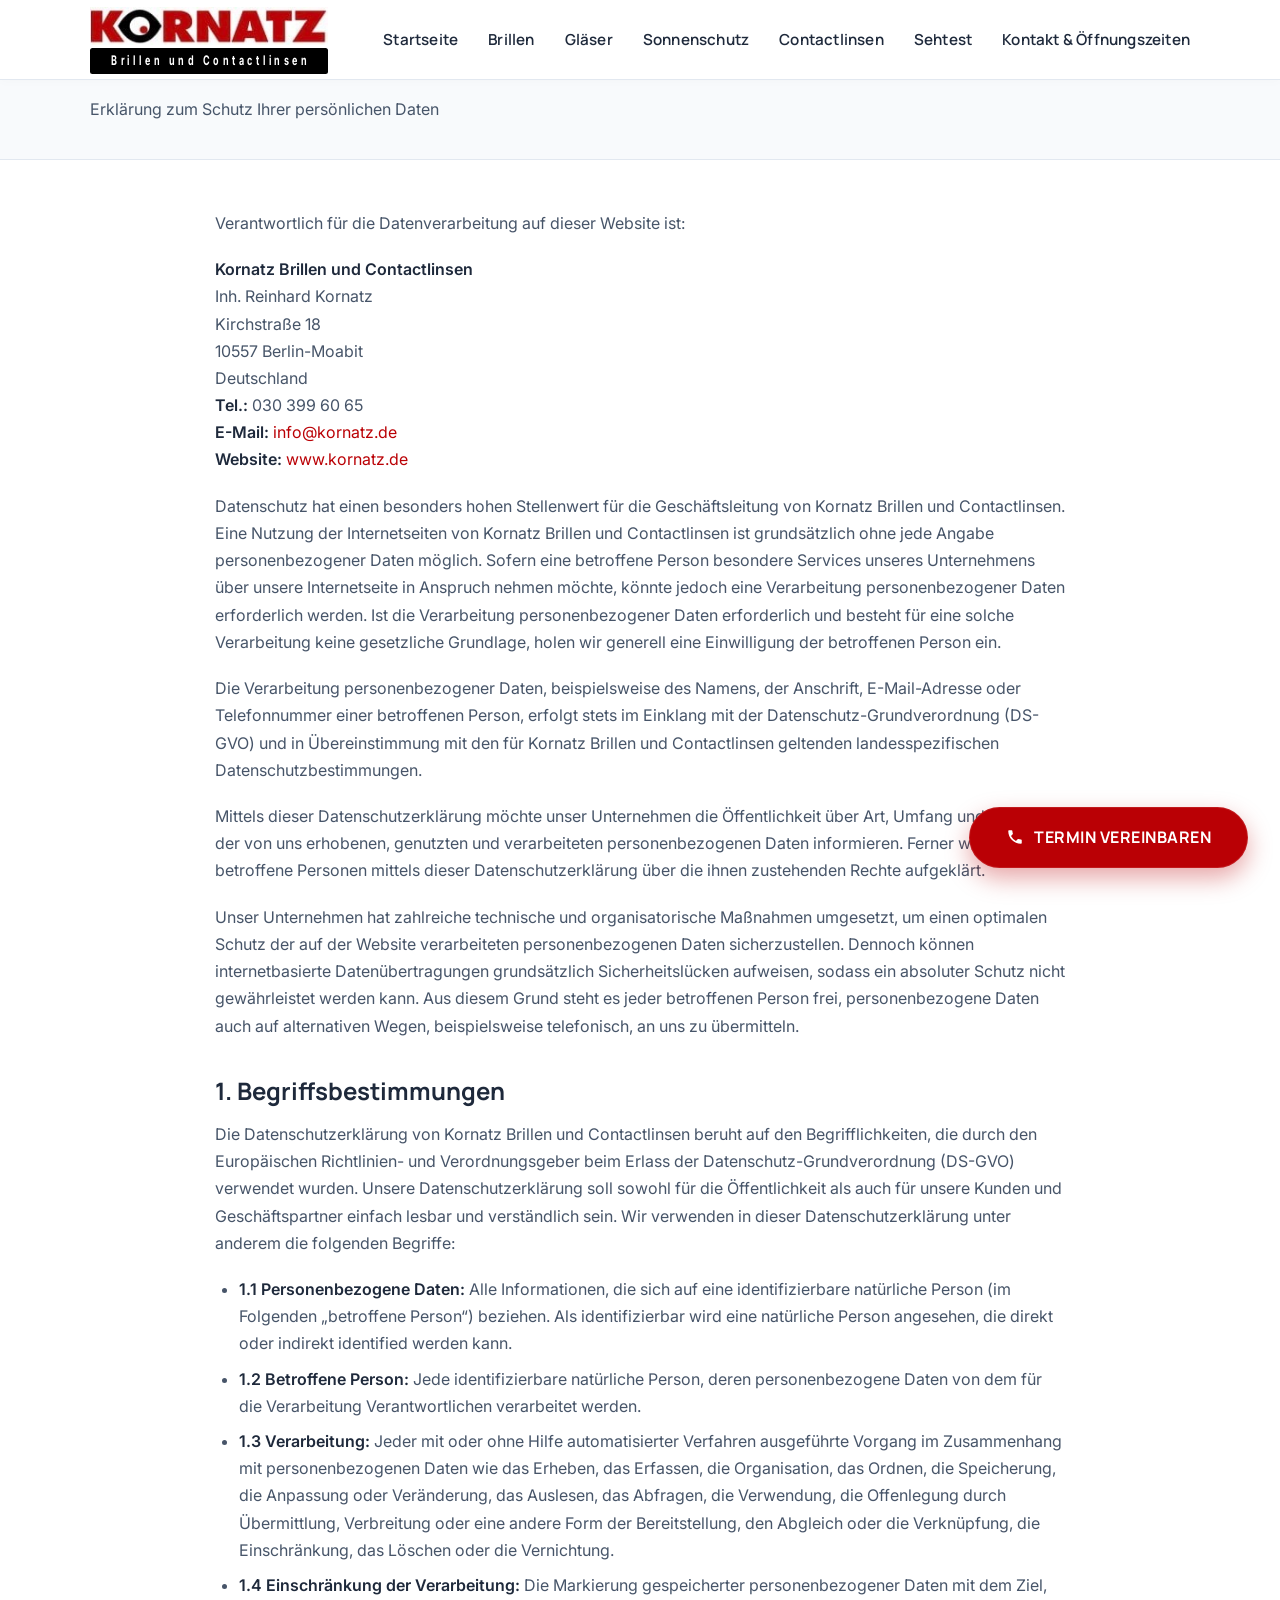
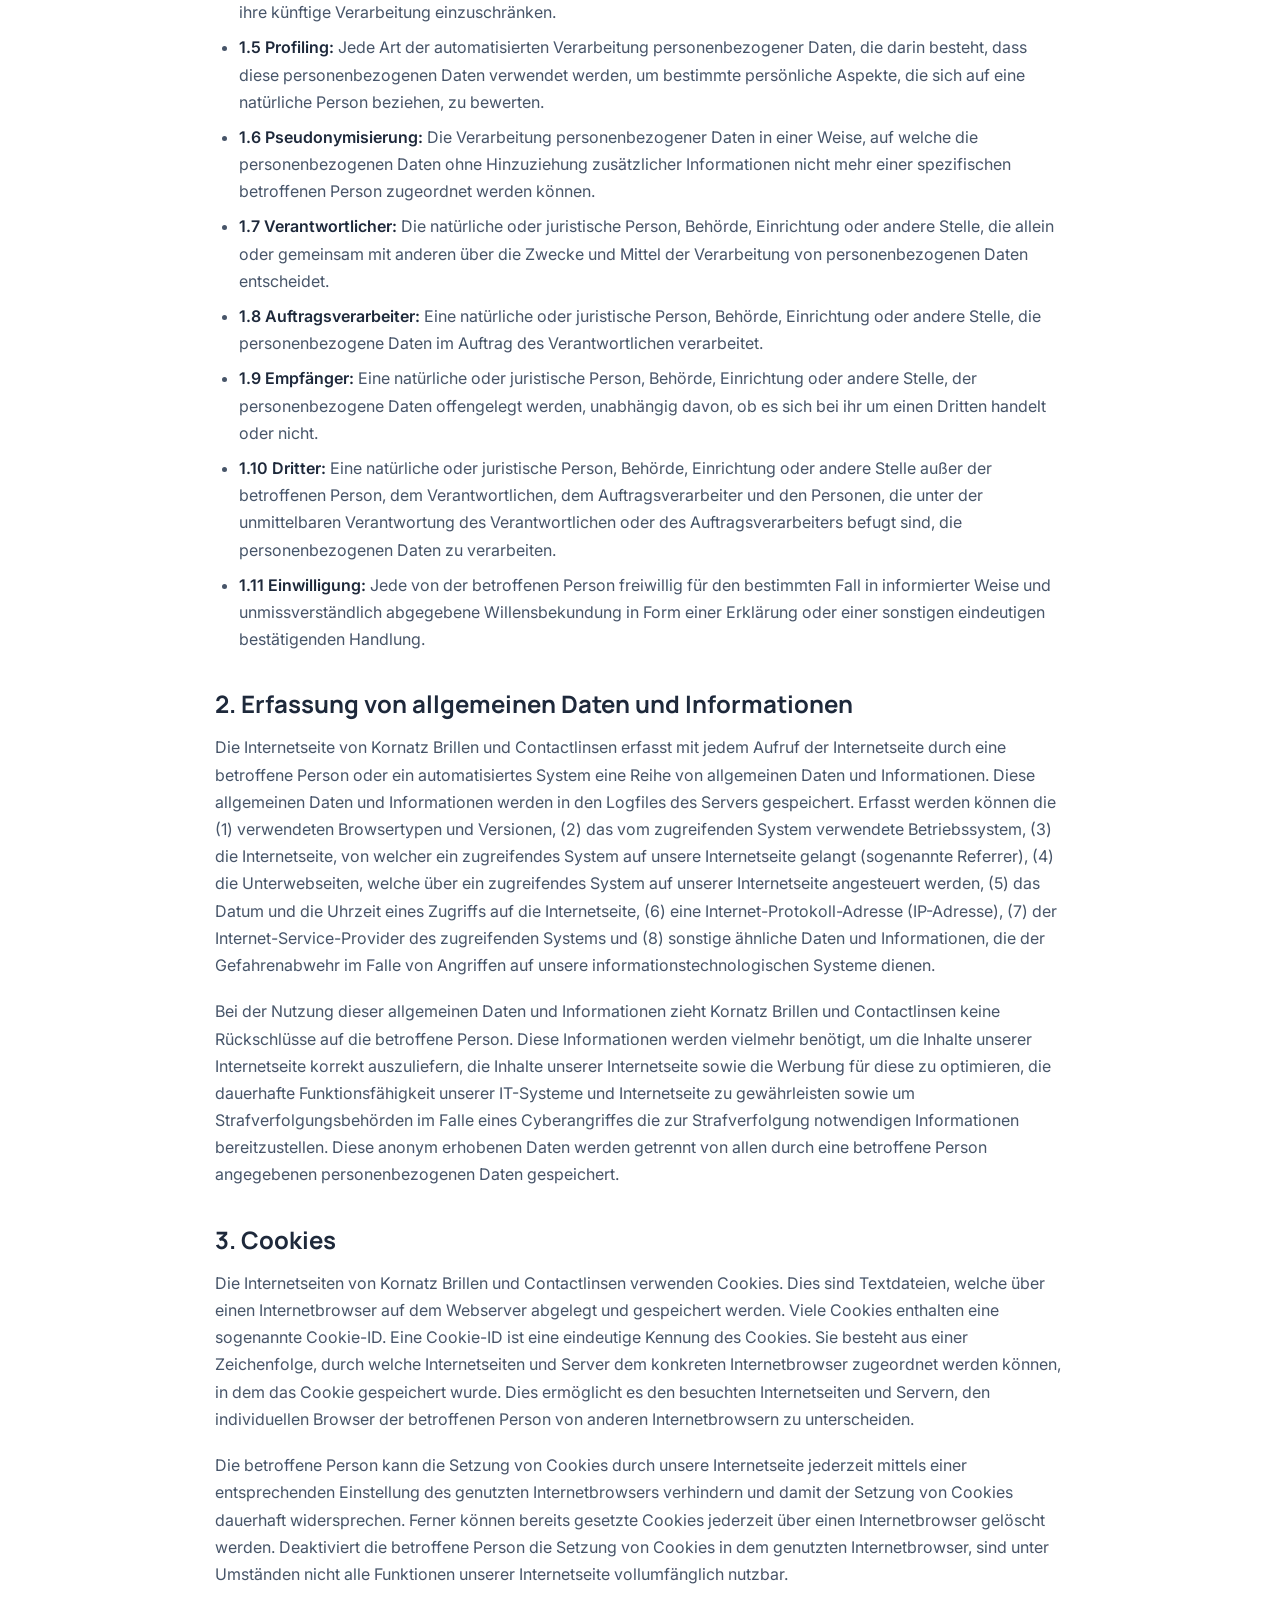
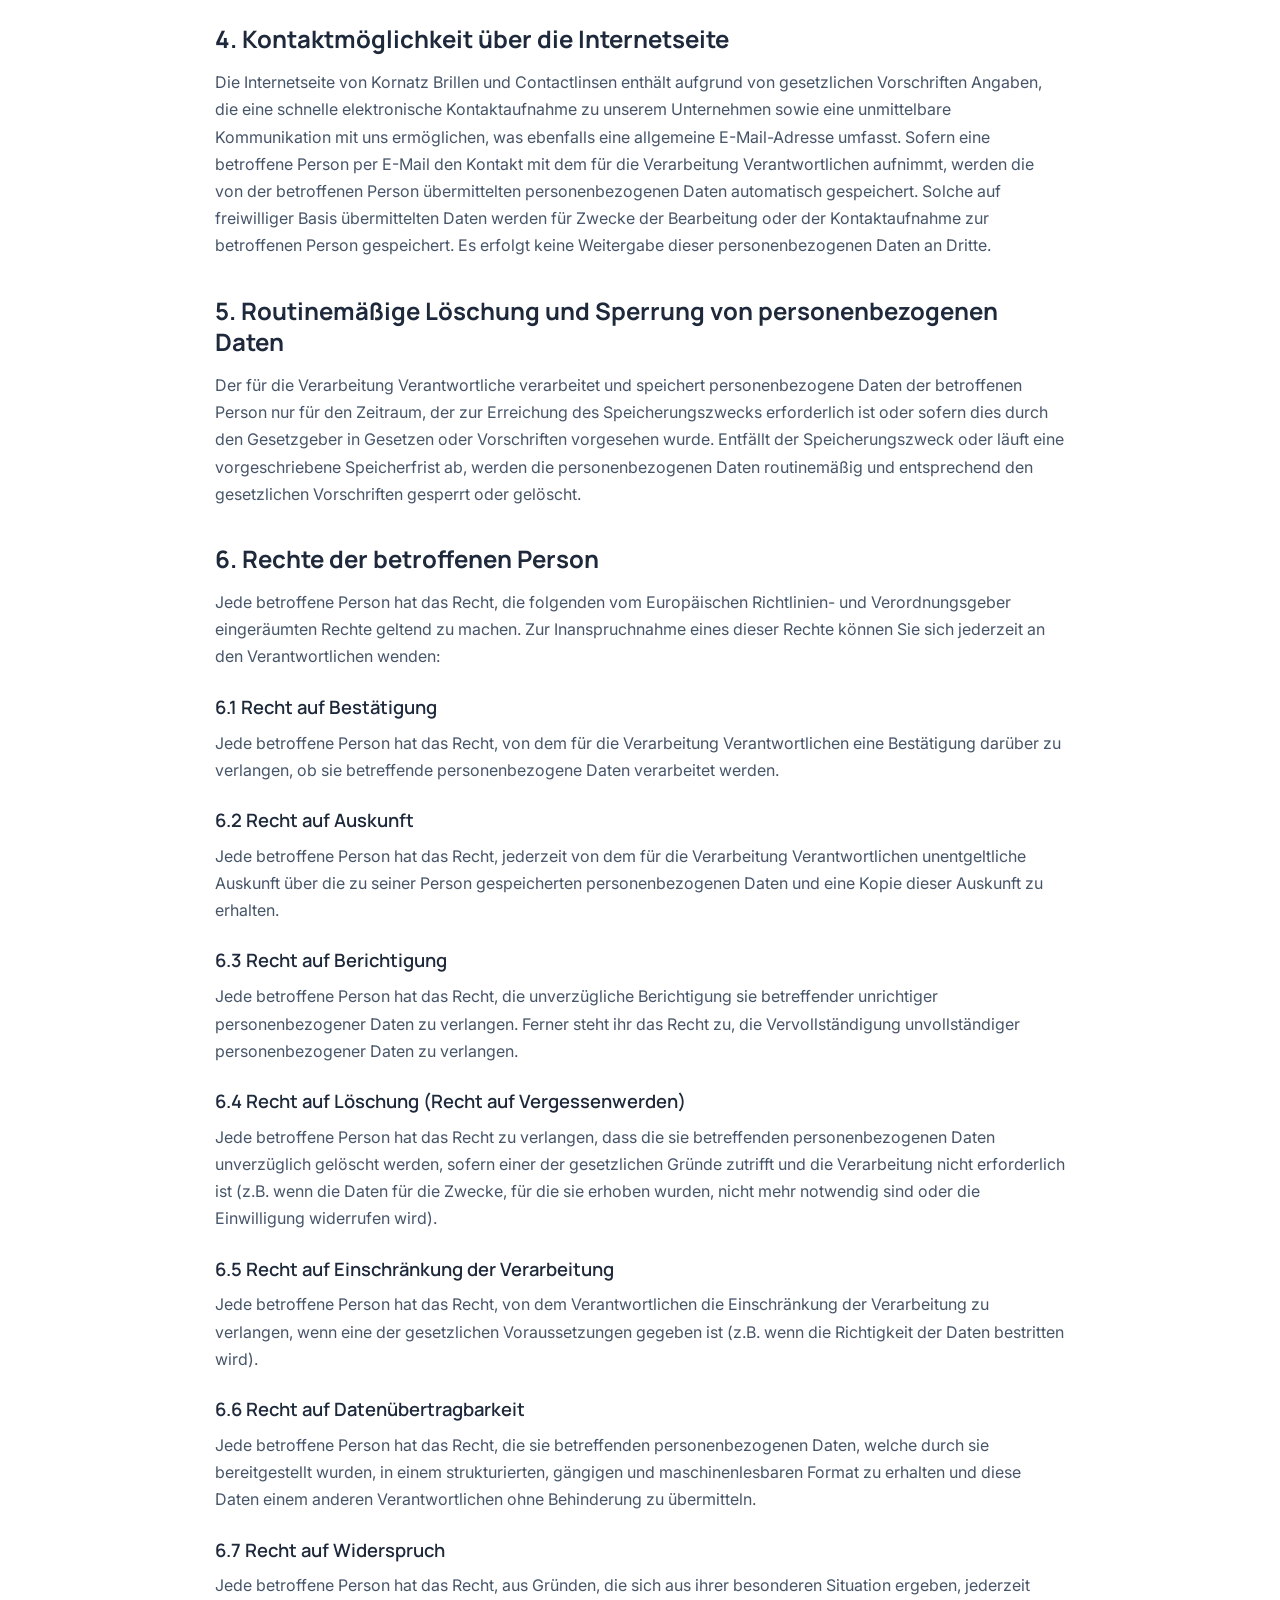
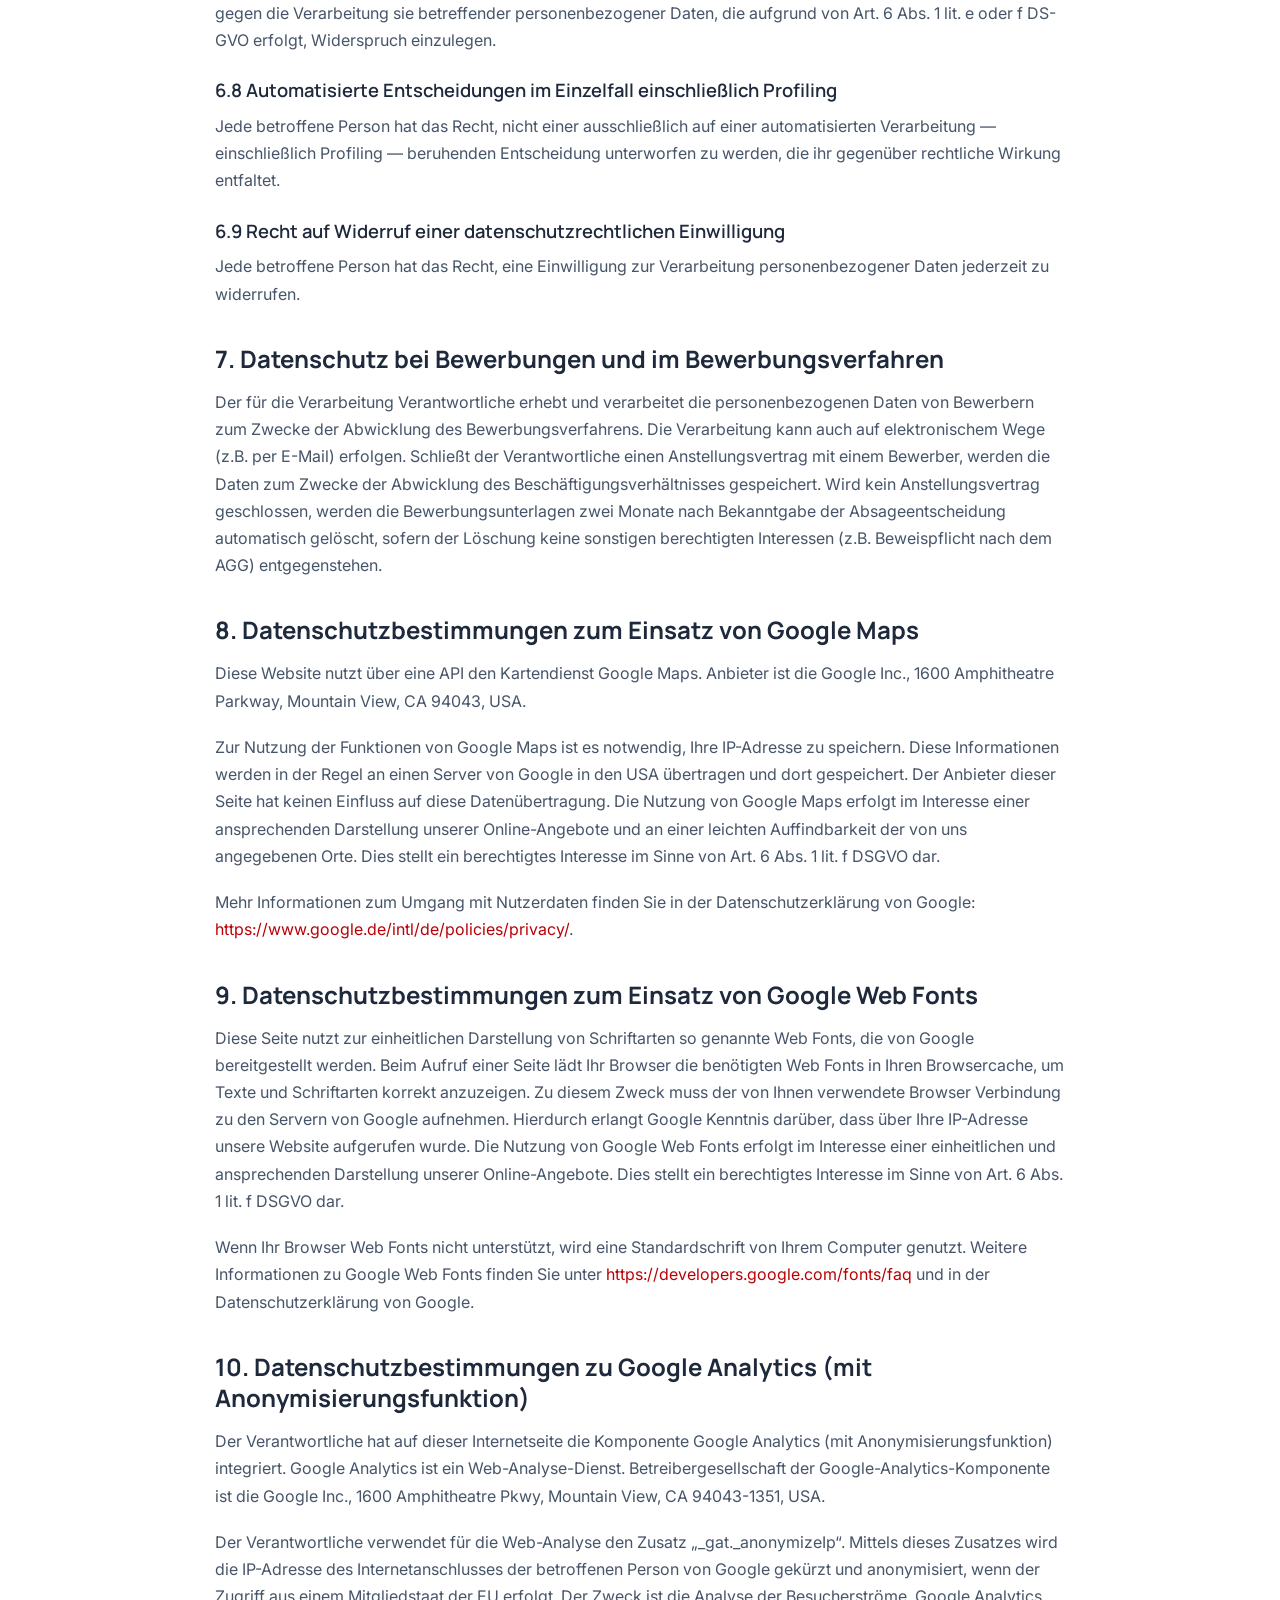
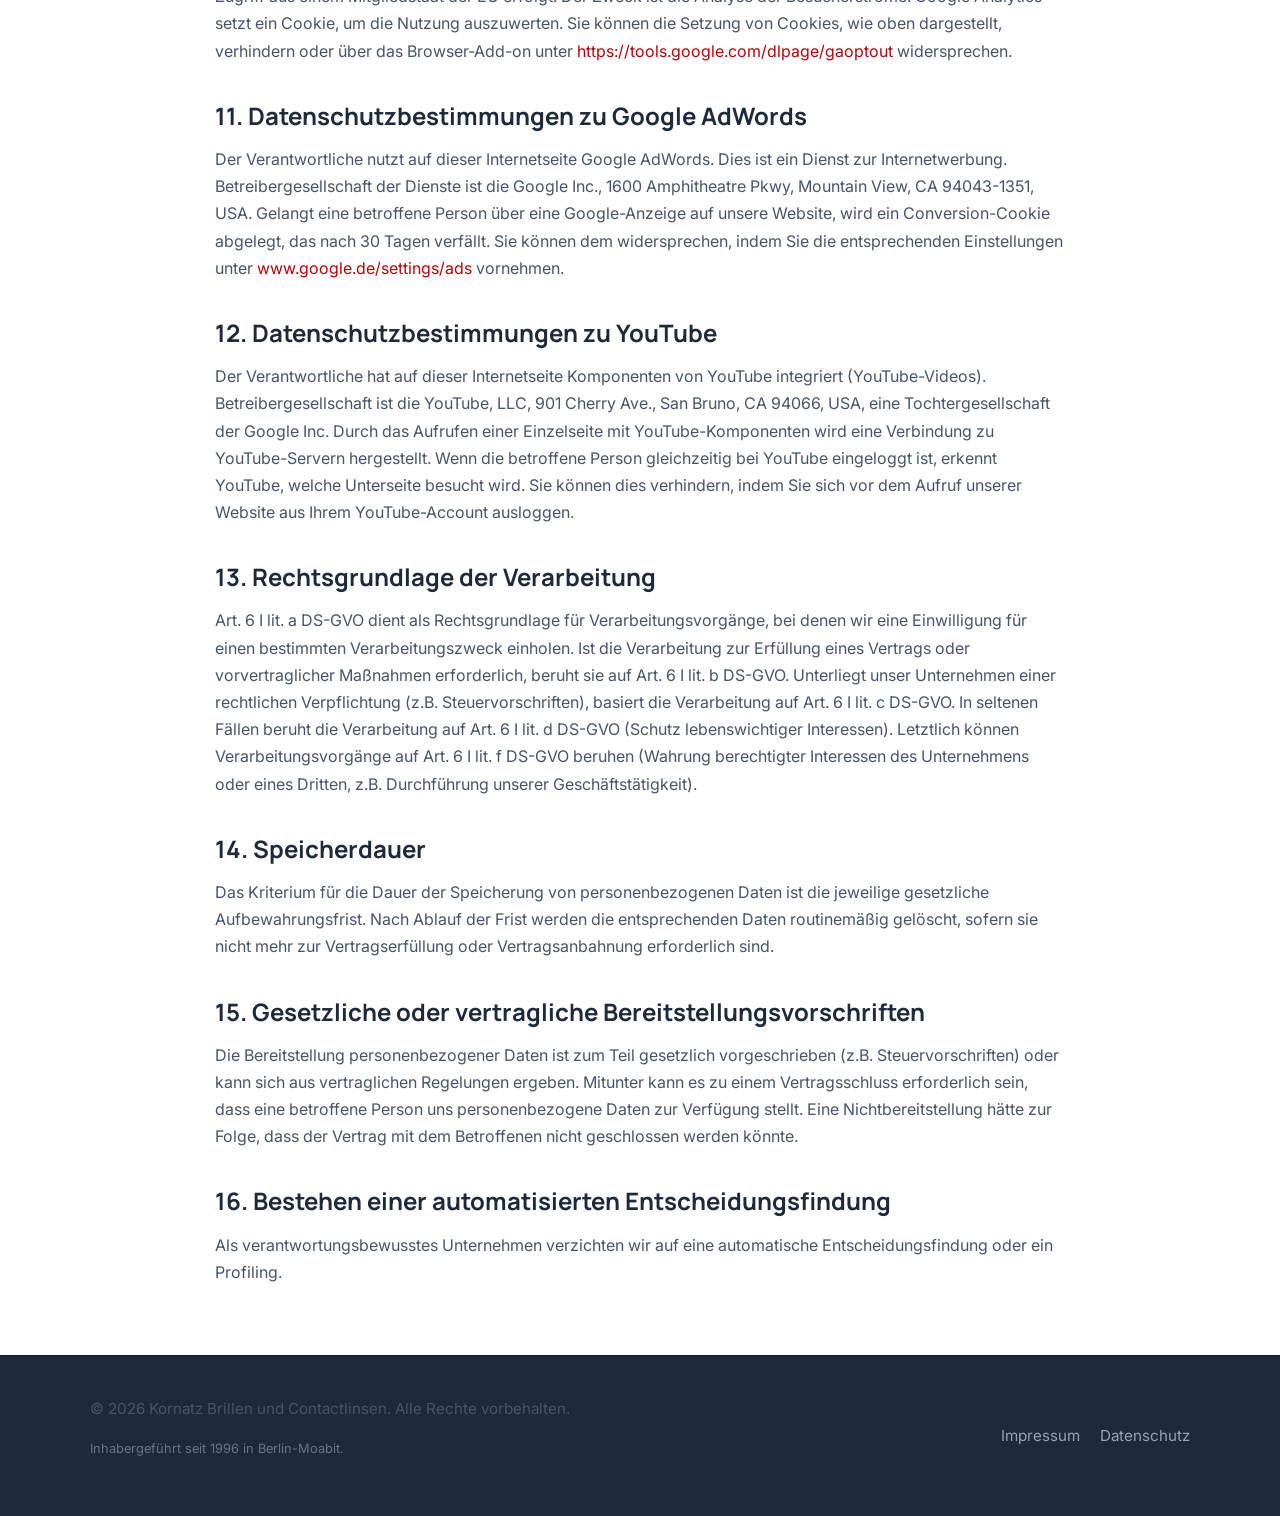
==== website/datenschutz.html @ ebb7fff6 "Add GitHub Actions workflow for deploying static content to GitHub Pages" ====
<!DOCTYPE html>
<html lang="de">
<head>
  <meta charset="UTF-8">
  <meta name="viewport" content="width=device-width, initial-scale=1.0">
  <title>Datenschutzerklärung | Kornatz.de</title>
  <meta name="robots" content="noindex, follow">
  
  <!-- Preconnect Google Fonts -->
  <link rel="preconnect" href="https://fonts.googleapis.com">
  <link rel="preconnect" href="https://fonts.gstatic.com" crossorigin>
  <link href="https://fonts.googleapis.com/css2?family=Inter:wght@300;400;500;600;700&family=Manrope:wght@400;500;600;700;800&display=swap" rel="stylesheet">
  
  <!-- Custom design system stylesheet -->
  <link rel="stylesheet" href="style.css">
</head>
<body>

  <!-- Header Navigation Area -->
  <header>
    <div class="container header-container">
      <a href="index.html#home" class="logo-link" aria-label="Kornatz.de Startseite">
        <div class="logo-container">
          <img class="logo-img" src="images/logo.jpg" alt="Kornatz Brillen und Contactlinsen Logo">
          <div class="logo-banderole"><span class="logo-claim">Brillen und Contactlinsen</span></div>
        </div>
      </a>
      
      <!-- CSS Checkbox Hack for Hamburger Menu -->
      <input class="menu-btn" type="checkbox" id="menu-btn">
      <label class="menu-icon" for="menu-btn" aria-label="Menü öffnen/schließen">
        <span class="navicon"></span>
      </label>
      
      <nav class="nav-links">
        <a href="index.html#home">Startseite</a>
        <a href="index.html#brillen">Brillen</a>
        <a href="index.html#glaeser">Gläser</a>
        <a href="index.html#sonnenschutz">Sonnenschutz</a>
        <a href="index.html#contactlinsen">Contactlinsen</a>
        <a href="index.html#sehtest">Sehtest</a>
        <a href="index.html#kontakt">Kontakt & Öffnungszeiten</a>
      </nav>
    </div>
  </header>

  <!-- Privacy Header -->
  <div class="legal-page-header bg-alt">
    <div class="container">
      <h1>Datenschutzerklärung</h1>
      <p>Erklärung zum Schutz Ihrer persönlichen Daten</p>
    </div>
  </div>

  <!-- Main Privacy Content -->
  <div class="container legal-content">
    
    <p>Verantwortlich für die Datenverarbeitung auf dieser Website ist:</p>
    <p>
      <strong>Kornatz Brillen und Contactlinsen</strong><br>
      Inh. Reinhard Kornatz<br>
      Kirchstraße 18<br>
      10557 Berlin-Moabit<br>
      Deutschland<br>
      <strong>Tel.:</strong> 030 399 60 65<br>
      <strong>E-Mail:</strong> <a href="mailto:info@kornatz.de">info@kornatz.de</a><br>
      <strong>Website:</strong> <a href="index.html">www.kornatz.de</a>
    </p>

    <p>Datenschutz hat einen besonders hohen Stellenwert für die Geschäftsleitung von Kornatz Brillen und Contactlinsen. Eine Nutzung der Internetseiten von Kornatz Brillen und Contactlinsen ist grundsätzlich ohne jede Angabe personenbezogener Daten möglich. Sofern eine betroffene Person besondere Services unseres Unternehmens über unsere Internetseite in Anspruch nehmen möchte, könnte jedoch eine Verarbeitung personenbezogener Daten erforderlich werden. Ist die Verarbeitung personenbezogener Daten erforderlich und besteht für eine solche Verarbeitung keine gesetzliche Grundlage, holen wir generell eine Einwilligung der betroffenen Person ein.</p>
    <p>Die Verarbeitung personenbezogener Daten, beispielsweise des Namens, der Anschrift, E-Mail-Adresse oder Telefonnummer einer betroffenen Person, erfolgt stets im Einklang mit der Datenschutz-Grundverordnung (DS-GVO) und in Übereinstimmung mit den für Kornatz Brillen und Contactlinsen geltenden landesspezifischen Datenschutzbestimmungen.</p>
    <p>Mittels dieser Datenschutzerklärung möchte unser Unternehmen die Öffentlichkeit über Art, Umfang und Zweck der von uns erhobenen, genutzten und verarbeiteten personenbezogenen Daten informieren. Ferner werden betroffene Personen mittels dieser Datenschutzerklärung über die ihnen zustehenden Rechte aufgeklärt.</p>
    <p>Unser Unternehmen hat zahlreiche technische und organisatorische Maßnahmen umgesetzt, um einen optimalen Schutz der auf der Website verarbeiteten personenbezogenen Daten sicherzustellen. Dennoch können internetbasierte Datenübertragungen grundsätzlich Sicherheitslücken aufweisen, sodass ein absoluter Schutz nicht gewährleistet werden kann. Aus diesem Grund steht es jeder betroffenen Person frei, personenbezogene Daten auch auf alternativen Wegen, beispielsweise telefonisch, an uns zu übermitteln.</p>

    <h2>1. Begriffsbestimmungen</h2>
    <p>Die Datenschutzerklärung von Kornatz Brillen und Contactlinsen beruht auf den Begrifflichkeiten, die durch den Europäischen Richtlinien- und Verordnungsgeber beim Erlass der Datenschutz-Grundverordnung (DS-GVO) verwendet wurden. Unsere Datenschutzerklärung soll sowohl für die Öffentlichkeit als auch für unsere Kunden und Geschäftspartner einfach lesbar und verständlich sein. Wir verwenden in dieser Datenschutzerklärung unter anderem die folgenden Begriffe:</p>
    <ul>
      <li><strong>1.1 Personenbezogene Daten:</strong> Alle Informationen, die sich auf eine identifizierbare natürliche Person (im Folgenden „betroffene Person“) beziehen. Als identifizierbar wird eine natürliche Person angesehen, die direkt oder indirekt identified werden kann.</li>
      <li><strong>1.2 Betroffene Person:</strong> Jede identifizierbare natürliche Person, deren personenbezogene Daten von dem für die Verarbeitung Verantwortlichen verarbeitet werden.</li>
      <li><strong>1.3 Verarbeitung:</strong> Jeder mit oder ohne Hilfe automatisierter Verfahren ausgeführte Vorgang im Zusammenhang mit personenbezogenen Daten wie das Erheben, das Erfassen, die Organisation, das Ordnen, die Speicherung, die Anpassung oder Veränderung, das Auslesen, das Abfragen, die Verwendung, die Offenlegung durch Übermittlung, Verbreitung oder eine andere Form der Bereitstellung, den Abgleich oder die Verknüpfung, die Einschränkung, das Löschen oder die Vernichtung.</li>
      <li><strong>1.4 Einschränkung der Verarbeitung:</strong> Die Markierung gespeicherter personenbezogener Daten mit dem Ziel, ihre künftige Verarbeitung einzuschränken.</li>
      <li><strong>1.5 Profiling:</strong> Jede Art der automatisierten Verarbeitung personenbezogener Daten, die darin besteht, dass diese personenbezogenen Daten verwendet werden, um bestimmte persönliche Aspekte, die sich auf eine natürliche Person beziehen, zu bewerten.</li>
      <li><strong>1.6 Pseudonymisierung:</strong> Die Verarbeitung personenbezogener Daten in einer Weise, auf welche die personenbezogenen Daten ohne Hinzuziehung zusätzlicher Informationen nicht mehr einer spezifischen betroffenen Person zugeordnet werden können.</li>
      <li><strong>1.7 Verantwortlicher:</strong> Die natürliche oder juristische Person, Behörde, Einrichtung oder andere Stelle, die allein oder gemeinsam mit anderen über die Zwecke und Mittel der Verarbeitung von personenbezogenen Daten entscheidet.</li>
      <li><strong>1.8 Auftragsverarbeiter:</strong> Eine natürliche oder juristische Person, Behörde, Einrichtung oder andere Stelle, die personenbezogene Daten im Auftrag des Verantwortlichen verarbeitet.</li>
      <li><strong>1.9 Empfänger:</strong> Eine natürliche oder juristische Person, Behörde, Einrichtung oder andere Stelle, der personenbezogene Daten offengelegt werden, unabhängig davon, ob es sich bei ihr um einen Dritten handelt oder nicht.</li>
      <li><strong>1.10 Dritter:</strong> Eine natürliche oder juristische Person, Behörde, Einrichtung oder andere Stelle außer der betroffenen Person, dem Verantwortlichen, dem Auftragsverarbeiter und den Personen, die unter der unmittelbaren Verantwortung des Verantwortlichen oder des Auftragsverarbeiters befugt sind, die personenbezogenen Daten zu verarbeiten.</li>
      <li><strong>1.11 Einwilligung:</strong> Jede von der betroffenen Person freiwillig für den bestimmten Fall in informierter Weise und unmissverständlich abgegebene Willensbekundung in Form einer Erklärung oder einer sonstigen eindeutigen bestätigenden Handlung.</li>
    </ul>

    <h2>2. Erfassung von allgemeinen Daten und Informationen</h2>
    <p>Die Internetseite von Kornatz Brillen und Contactlinsen erfasst mit jedem Aufruf der Internetseite durch eine betroffene Person oder ein automatisiertes System eine Reihe von allgemeinen Daten und Informationen. Diese allgemeinen Daten und Informationen werden in den Logfiles des Servers gespeichert. Erfasst werden können die (1) verwendeten Browsertypen und Versionen, (2) das vom zugreifenden System verwendete Betriebssystem, (3) die Internetseite, von welcher ein zugreifendes System auf unsere Internetseite gelangt (sogenannte Referrer), (4) die Unterwebseiten, welche über ein zugreifendes System auf unserer Internetseite angesteuert werden, (5) das Datum und die Uhrzeit eines Zugriffs auf die Internetseite, (6) eine Internet-Protokoll-Adresse (IP-Adresse), (7) der Internet-Service-Provider des zugreifenden Systems und (8) sonstige ähnliche Daten und Informationen, die der Gefahrenabwehr im Falle von Angriffen auf unsere informationstechnologischen Systeme dienen.</p>
    <p>Bei der Nutzung dieser allgemeinen Daten und Informationen zieht Kornatz Brillen und Contactlinsen keine Rückschlüsse auf die betroffene Person. Diese Informationen werden vielmehr benötigt, um die Inhalte unserer Internetseite korrekt auszuliefern, die Inhalte unserer Internetseite sowie die Werbung für diese zu optimieren, die dauerhafte Funktionsfähigkeit unserer IT-Systeme und Internetseite zu gewährleisten sowie um Strafverfolgungsbehörden im Falle eines Cyberangriffes die zur Strafverfolgung notwendigen Informationen bereitzustellen. Diese anonym erhobenen Daten werden getrennt von allen durch eine betroffene Person angegebenen personenbezogenen Daten gespeichert.</p>

    <h2>3. Cookies</h2>
    <p>Die Internetseiten von Kornatz Brillen und Contactlinsen verwenden Cookies. Dies sind Textdateien, welche über einen Internetbrowser auf dem Webserver abgelegt und gespeichert werden. Viele Cookies enthalten eine sogenannte Cookie-ID. Eine Cookie-ID ist eine eindeutige Kennung des Cookies. Sie besteht aus einer Zeichenfolge, durch welche Internetseiten und Server dem konkreten Internetbrowser zugeordnet werden können, in dem das Cookie gespeichert wurde. Dies ermöglicht es den besuchten Internetseiten und Servern, den individuellen Browser der betroffenen Person von anderen Internetbrowsern zu unterscheiden.</p>
    <p>Die betroffene Person kann die Setzung von Cookies durch unsere Internetseite jederzeit mittels einer entsprechenden Einstellung des genutzten Internetbrowsers verhindern und damit der Setzung von Cookies dauerhaft widersprechen. Ferner können bereits gesetzte Cookies jederzeit über einen Internetbrowser gelöscht werden. Deaktiviert die betroffene Person die Setzung von Cookies in dem genutzten Internetbrowser, sind unter Umständen nicht alle Funktionen unserer Internetseite vollumfänglich nutzbar.</p>

    <h2>4. Kontaktmöglichkeit über die Internetseite</h2>
    <p>Die Internetseite von Kornatz Brillen und Contactlinsen enthält aufgrund von gesetzlichen Vorschriften Angaben, die eine schnelle elektronische Kontaktaufnahme zu unserem Unternehmen sowie eine unmittelbare Kommunikation mit uns ermöglichen, was ebenfalls eine allgemeine E-Mail-Adresse umfasst. Sofern eine betroffene Person per E-Mail den Kontakt mit dem für die Verarbeitung Verantwortlichen aufnimmt, werden die von der betroffenen Person übermittelten personenbezogenen Daten automatisch gespeichert. Solche auf freiwilliger Basis übermittelten Daten werden für Zwecke der Bearbeitung oder der Kontaktaufnahme zur betroffenen Person gespeichert. Es erfolgt keine Weitergabe dieser personenbezogenen Daten an Dritte.</p>

    <h2>5. Routinemäßige Löschung und Sperrung von personenbezogenen Daten</h2>
    <p>Der für die Verarbeitung Verantwortliche verarbeitet und speichert personenbezogene Daten der betroffenen Person nur für den Zeitraum, der zur Erreichung des Speicherungszwecks erforderlich ist oder sofern dies durch den Gesetzgeber in Gesetzen oder Vorschriften vorgesehen wurde. Entfällt der Speicherungszweck oder läuft eine vorgeschriebene Speicherfrist ab, werden die personenbezogenen Daten routinemäßig und entsprechend den gesetzlichen Vorschriften gesperrt oder gelöscht.</p>

    <h2>6. Rechte der betroffenen Person</h2>
    <p>Jede betroffene Person hat das Recht, die folgenden vom Europäischen Richtlinien- und Verordnungsgeber eingeräumten Rechte geltend zu machen. Zur Inanspruchnahme eines dieser Rechte können Sie sich jederzeit an den Verantwortlichen wenden:</p>
    
    <h3>6.1 Recht auf Bestätigung</h3>
    <p>Jede betroffene Person hat das Recht, von dem für die Verarbeitung Verantwortlichen eine Bestätigung darüber zu verlangen, ob sie betreffende personenbezogene Daten verarbeitet werden.</p>
    
    <h3>6.2 Recht auf Auskunft</h3>
    <p>Jede betroffene Person hat das Recht, jederzeit von dem für die Verarbeitung Verantwortlichen unentgeltliche Auskunft über die zu seiner Person gespeicherten personenbezogenen Daten und eine Kopie dieser Auskunft zu erhalten.</p>
    
    <h3>6.3 Recht auf Berichtigung</h3>
    <p>Jede betroffene Person hat das Recht, die unverzügliche Berichtigung sie betreffender unrichtiger personenbezogener Daten zu verlangen. Ferner steht ihr das Recht zu, die Vervollständigung unvollständiger personenbezogener Daten zu verlangen.</p>
    
    <h3>6.4 Recht auf Löschung (Recht auf Vergessenwerden)</h3>
    <p>Jede betroffene Person hat das Recht zu verlangen, dass die sie betreffenden personenbezogenen Daten unverzüglich gelöscht werden, sofern einer der gesetzlichen Gründe zutrifft und die Verarbeitung nicht erforderlich ist (z.B. wenn die Daten für die Zwecke, für die sie erhoben wurden, nicht mehr notwendig sind oder die Einwilligung widerrufen wird).</p>
    
    <h3>6.5 Recht auf Einschränkung der Verarbeitung</h3>
    <p>Jede betroffene Person hat das Recht, von dem Verantwortlichen die Einschränkung der Verarbeitung zu verlangen, wenn eine der gesetzlichen Voraussetzungen gegeben ist (z.B. wenn die Richtigkeit der Daten bestritten wird).</p>
    
    <h3>6.6 Recht auf Datenübertragbarkeit</h3>
    <p>Jede betroffene Person hat das Recht, die sie betreffenden personenbezogenen Daten, welche durch sie bereitgestellt wurden, in einem strukturierten, gängigen und maschinenlesbaren Format zu erhalten und diese Daten einem anderen Verantwortlichen ohne Behinderung zu übermitteln.</p>
    
    <h3>6.7 Recht auf Widerspruch</h3>
    <p>Jede betroffene Person hat das Recht, aus Gründen, die sich aus ihrer besonderen Situation ergeben, jederzeit gegen die Verarbeitung sie betreffender personenbezogener Daten, die aufgrund von Art. 6 Abs. 1 lit. e oder f DS-GVO erfolgt, Widerspruch einzulegen.</p>
    
    <h3>6.8 Automatisierte Entscheidungen im Einzelfall einschließlich Profiling</h3>
    <p>Jede betroffene Person hat das Recht, nicht einer ausschließlich auf einer automatisierten Verarbeitung — einschließlich Profiling — beruhenden Entscheidung unterworfen zu werden, die ihr gegenüber rechtliche Wirkung entfaltet.</p>
    
    <h3>6.9 Recht auf Widerruf einer datenschutzrechtlichen Einwilligung</h3>
    <p>Jede betroffene Person hat das Recht, eine Einwilligung zur Verarbeitung personenbezogener Daten jederzeit zu widerrufen.</p>

    <h2>7. Datenschutz bei Bewerbungen und im Bewerbungsverfahren</h2>
    <p>Der für die Verarbeitung Verantwortliche erhebt und verarbeitet die personenbezogenen Daten von Bewerbern zum Zwecke der Abwicklung des Bewerbungsverfahrens. Die Verarbeitung kann auch auf elektronischem Wege (z.B. per E-Mail) erfolgen. Schließt der Verantwortliche einen Anstellungsvertrag mit einem Bewerber, werden die Daten zum Zwecke der Abwicklung des Beschäftigungsverhältnisses gespeichert. Wird kein Anstellungsvertrag geschlossen, werden die Bewerbungsunterlagen zwei Monate nach Bekanntgabe der Absageentscheidung automatisch gelöscht, sofern der Löschung keine sonstigen berechtigten Interessen (z.B. Beweispflicht nach dem AGG) entgegenstehen.</p>

    <h2>8. Datenschutzbestimmungen zum Einsatz von Google Maps</h2>
    <p>Diese Website nutzt über eine API den Kartendienst Google Maps. Anbieter ist die Google Inc., 1600 Amphitheatre Parkway, Mountain View, CA 94043, USA.</p>
    <p>Zur Nutzung der Funktionen von Google Maps ist es notwendig, Ihre IP-Adresse zu speichern. Diese Informationen werden in der Regel an einen Server von Google in den USA übertragen und dort gespeichert. Der Anbieter dieser Seite hat keinen Einfluss auf diese Datenübertragung. Die Nutzung von Google Maps erfolgt im Interesse einer ansprechenden Darstellung unserer Online-Angebote und an einer leichten Auffindbarkeit der von uns angegebenen Orte. Dies stellt ein berechtigtes Interesse im Sinne von Art. 6 Abs. 1 lit. f DSGVO dar.</p>
    <p>Mehr Informationen zum Umgang mit Nutzerdaten finden Sie in der Datenschutzerklärung von Google: <a href="https://www.google.de/intl/de/policies/privacy/" target="_blank" rel="noopener noreferrer">https://www.google.de/intl/de/policies/privacy/</a>.</p>

    <h2>9. Datenschutzbestimmungen zum Einsatz von Google Web Fonts</h2>
    <p>Diese Seite nutzt zur einheitlichen Darstellung von Schriftarten so genannte Web Fonts, die von Google bereitgestellt werden. Beim Aufruf einer Seite lädt Ihr Browser die benötigten Web Fonts in Ihren Browsercache, um Texte und Schriftarten korrekt anzuzeigen. Zu diesem Zweck muss der von Ihnen verwendete Browser Verbindung zu den Servern von Google aufnehmen. Hierdurch erlangt Google Kenntnis darüber, dass über Ihre IP-Adresse unsere Website aufgerufen wurde. Die Nutzung von Google Web Fonts erfolgt im Interesse einer einheitlichen und ansprechenden Darstellung unserer Online-Angebote. Dies stellt ein berechtigtes Interesse im Sinne von Art. 6 Abs. 1 lit. f DSGVO dar.</p>
    <p>Wenn Ihr Browser Web Fonts nicht unterstützt, wird eine Standardschrift von Ihrem Computer genutzt. Weitere Informationen zu Google Web Fonts finden Sie unter <a href="https://developers.google.com/fonts/faq" target="_blank" rel="noopener noreferrer">https://developers.google.com/fonts/faq</a> und in der Datenschutzerklärung von Google.</p>

    <h2>10. Datenschutzbestimmungen zu Google Analytics (mit Anonymisierungsfunktion)</h2>
    <p>Der Verantwortliche hat auf dieser Internetseite die Komponente Google Analytics (mit Anonymisierungsfunktion) integriert. Google Analytics ist ein Web-Analyse-Dienst. Betreibergesellschaft der Google-Analytics-Komponente ist die Google Inc., 1600 Amphitheatre Pkwy, Mountain View, CA 94043-1351, USA.</p>
    <p>Der Verantwortliche verwendet für die Web-Analyse den Zusatz „_gat._anonymizeIp“. Mittels dieses Zusatzes wird die IP-Adresse des Internetanschlusses der betroffenen Person von Google gekürzt und anonymisiert, wenn der Zugriff aus einem Mitgliedstaat der EU erfolgt. Der Zweck ist die Analyse der Besucherströme. Google Analytics setzt ein Cookie, um die Nutzung auszuwerten. Sie können die Setzung von Cookies, wie oben dargestellt, verhindern oder über das Browser-Add-on unter <a href="https://tools.google.com/dlpage/gaoptout" target="_blank" rel="noopener noreferrer">https://tools.google.com/dlpage/gaoptout</a> widersprechen.</p>

    <h2>11. Datenschutzbestimmungen zu Google AdWords</h2>
    <p>Der Verantwortliche nutzt auf dieser Internetseite Google AdWords. Dies ist ein Dienst zur Internetwerbung. Betreibergesellschaft der Dienste ist die Google Inc., 1600 Amphitheatre Pkwy, Mountain View, CA 94043-1351, USA. Gelangt eine betroffene Person über eine Google-Anzeige auf unsere Website, wird ein Conversion-Cookie abgelegt, das nach 30 Tagen verfällt. Sie können dem widersprechen, indem Sie die entsprechenden Einstellungen unter <a href="https://www.google.de/settings/ads" target="_blank" rel="noopener noreferrer">www.google.de/settings/ads</a> vornehmen.</p>

    <h2>12. Datenschutzbestimmungen zu YouTube</h2>
    <p>Der Verantwortliche hat auf dieser Internetseite Komponenten von YouTube integriert (YouTube-Videos). Betreibergesellschaft ist die YouTube, LLC, 901 Cherry Ave., San Bruno, CA 94066, USA, eine Tochtergesellschaft der Google Inc. Durch das Aufrufen einer Einzelseite mit YouTube-Komponenten wird eine Verbindung zu YouTube-Servern hergestellt. Wenn die betroffene Person gleichzeitig bei YouTube eingeloggt ist, erkennt YouTube, welche Unterseite besucht wird. Sie können dies verhindern, indem Sie sich vor dem Aufruf unserer Website aus Ihrem YouTube-Account ausloggen.</p>

    <h2>13. Rechtsgrundlage der Verarbeitung</h2>
    <p>Art. 6 I lit. a DS-GVO dient als Rechtsgrundlage für Verarbeitungsvorgänge, bei denen wir eine Einwilligung für einen bestimmten Verarbeitungszweck einholen. Ist die Verarbeitung zur Erfüllung eines Vertrags oder vorvertraglicher Maßnahmen erforderlich, beruht sie auf Art. 6 I lit. b DS-GVO. Unterliegt unser Unternehmen einer rechtlichen Verpflichtung (z.B. Steuervorschriften), basiert die Verarbeitung auf Art. 6 I lit. c DS-GVO. In seltenen Fällen beruht die Verarbeitung auf Art. 6 I lit. d DS-GVO (Schutz lebenswichtiger Interessen). Letztlich können Verarbeitungsvorgänge auf Art. 6 I lit. f DS-GVO beruhen (Wahrung berechtigter Interessen des Unternehmens oder eines Dritten, z.B. Durchführung unserer Geschäftstätigkeit).</p>

    <h2>14. Speicherdauer</h2>
    <p>Das Kriterium für die Dauer der Speicherung von personenbezogenen Daten ist die jeweilige gesetzliche Aufbewahrungsfrist. Nach Ablauf der Frist werden die entsprechenden Daten routinemäßig gelöscht, sofern sie nicht mehr zur Vertragserfüllung oder Vertragsanbahnung erforderlich sind.</p>

    <h2>15. Gesetzliche oder vertragliche Bereitstellungsvorschriften</h2>
    <p>Die Bereitstellung personenbezogener Daten ist zum Teil gesetzlich vorgeschrieben (z.B. Steuervorschriften) oder kann sich aus vertraglichen Regelungen ergeben. Mitunter kann es zu einem Vertragsschluss erforderlich sein, dass eine betroffene Person uns personenbezogene Daten zur Verfügung stellt. Eine Nichtbereitstellung hätte zur Folge, dass der Vertrag mit dem Betroffenen nicht geschlossen werden könnte.</p>

    <h2>16. Bestehen einer automatisierten Entscheidungsfindung</h2>
    <p>Als verantwortungsbewusstes Unternehmen verzichten wir auf eine automatische Entscheidungsfindung oder ein Profiling.</p>

  </div>

  <!-- Sticky Floating Bottom Right Viewport CTA Button -->
  <a href="tel:0303996065" class="floating-cta" aria-label="Termin vereinbaren per Telefonanruf">
    <svg viewBox="0 0 24 24" aria-hidden="true">
      <path d="M20.01 15.38c-1.23 0-2.42-.2-3.53-.56a.977.977 0 0 0-1.01.24l-2.2 2.2a15.045 15.045 0 0 1-6.59-6.59l2.2-2.21a.96.96 0 0 0 .25-1A11.36 11.36 0 0 1 8.5 4c0-.55-.45-1-1-1H4c-.55 0-1 .45-1 1 0 9.39 7.61 17 17 17 .55 0 1-.45 1-1v-3.59c0-.55-.45-1-1-1z"/>
    </svg>
    <span>Termin vereinbaren</span>
  </a>

  <!-- Footer Area -->
  <footer>
    <div class="container footer-container">
      <div class="copyright">
        <p>&copy; 2026 Kornatz Brillen und Contactlinsen. Alle Rechte vorbehalten.</p>
        <p style="font-size: 0.8rem; margin-top: 5px; color: #64748b;">Inhabergeführt seit 1996 in Berlin-Moabit.</p>
      </div>
      <nav class="footer-nav">
        <a href="impressum.html">Impressum</a>
        <a href="datenschutz.html">Datenschutz</a>
      </nav>
    </div>
  </footer>

  <!-- Intersection Observer to hide floating button at bottom of page -->
  <script>
    document.addEventListener('DOMContentLoaded', () => {
      const footer = document.querySelector('footer');
      const floatingCta = document.querySelector('.floating-cta');
      if (footer && floatingCta) {
        const observer = new IntersectionObserver((entries) => {
          entries.forEach(entry => {
            if (entry.isIntersecting) {
              floatingCta.classList.add('hide');
            } else {
              floatingCta.classList.remove('hide');
            }
          });
        }, {
          threshold: 0.1
        });
        observer.observe(footer);
      }
    });
  </script>

</body>
</html>
---- website/style.css ----
/* ==========================================================================
   DESIGN SYSTEM & VARIABLES - KORNATZ STANDALONE STYLES
   ========================================================================== */
:root {
  /* Kornatz Curated Light Theme Palette */
  --bg-light: #ffffff;
  --bg-alt: #fdfdfd;
  --bg-track: #f8fafc;
  --bg-card: #ffffff;
  
  --border-card: #e2e8f0;
  --border-hover: #ba0005; /* Pure brand red */
  
  --text-primary: #1e293b; /* Charcoal */
  --text-secondary: #475569;
  --text-muted: #94a3b8;
  
  /* Accent Colors */
  --accent-red: #ba0005;
  --accent-red-hover: #960004;
  --accent-blue: #2ea3f2;
  
  /* Typography */
  --font-display: 'Manrope', -apple-system, BlinkMacSystemFont, "Segoe UI", Roboto, sans-serif;
  --font-body: 'Inter', -apple-system, BlinkMacSystemFont, "Segoe UI", Roboto, sans-serif;
  
  /* Layout */
  --max-width: 1140px;
}

/* ==========================================================================
   GLOBAL RESET & RESET
   ========================================================================== */
* {
  box-sizing: border-box;
  margin: 0;
  padding: 0;
}

html {
  scroll-behavior: smooth;
}

body {
  background-color: var(--bg-light);
  color: var(--text-primary);
  font-family: var(--font-body);
  font-size: 16px;
  line-height: 1.7;
  -webkit-font-smoothing: antialiased;
  -moz-osx-font-smoothing: grayscale;
}

a {
  color: var(--accent-red);
  text-decoration: none;
  transition: color 0.25s ease;
}

a:hover {
  color: var(--accent-red-hover);
}

img {
  max-width: 100%;
  height: auto;
  display: block;
}

h1, h2, h3 {
  font-family: var(--font-display);
  color: var(--text-primary);
  line-height: 1.3;
  font-weight: 700;
}

h1 {
  font-size: 1.95rem;
  color: var(--accent-red);
  letter-spacing: -0.5px;
}

.section-chapter-title {
  font-size: 1.25rem !important; /* Slightly smaller to act as a refined section tag */
  font-weight: 800;
  text-transform: uppercase;
  letter-spacing: 2px;
  color: var(--accent-red);
  margin-bottom: 8px;
  display: block;
}

.section-chapter-title.align-center {
  text-align: center;
}

h2 {
  font-size: 1.8rem;
  margin-bottom: 20px;
  position: relative;
  display: inline-block;
}

h2::after {
  content: '';
  display: block;
  width: 50px;
  height: 3px;
  background-color: var(--accent-red);
  margin-top: 8px;
  border-radius: 2px;
}

/* Alignment center headings */
h2.align-center {
  display: block;
  text-align: center;
}

h2.align-center::after {
  margin: 8px auto 0 auto;
}

h3 {
  font-size: 1.3rem;
  margin-bottom: 12px;
  color: var(--text-primary);
}

p {
  margin-bottom: 1rem;
  color: var(--text-secondary);
}

strong {
  font-weight: 600;
  color: var(--text-primary);
}

/* ==========================================================================
   CONTAINER & SECTION SYSTEMS (MOBILE-FIRST)
   ========================================================================== */
.container {
  width: 100%;
  padding-left: 20px;
  padding-right: 20px;
  margin-left: auto;
  margin-right: auto;
  max-width: var(--max-width);
}

section {
  padding: 60px 0;
  border-bottom: 1px solid #f1f5f9;
}

section[id] {
  scroll-margin-top: 35px; /* Offset sticky header (80px) and align headline 15px below bottom of header */
}

.bg-alt {
  background-color: var(--bg-track);
}

/* ==========================================================================
   HEADER & CSS-ONLY RESPONSIVE NAVIGATION
   ========================================================================== */
header {
  position: fixed;
  top: 0;
  left: 0;
  width: 100%;
  background-color: #ffffff;
  border-bottom: 1px solid #e2e8f0;
  z-index: 100;
  box-shadow: 0 2px 10px rgba(0, 0, 0, 0.02);
  height: 80px;
}

.header-container {
  display: flex;
  justify-content: space-between;
  align-items: center;
  height: 80px;
}

.logo-link {
  display: flex;
  align-items: center;
}

.logo-img {
  height: 38px;
  width: auto;
}

.logo-container {
  display: flex;
  flex-direction: column;
  align-items: stretch;
  width: fit-content;
  gap: 3px;
}

.logo-banderole {
  background-color: #000000;
  padding: 4px 0;
  border-radius: 2.5px;
  width: 100%;
  box-sizing: border-box;
  display: flex;
  justify-content: center;
  align-items: center;
}

.logo-claim {
  color: #ffffff !important;
  font-family: var(--font-body);
  font-weight: 700;
  font-size: 10.6px; /* Slightly adjusted to accommodate larger letter spacing */
  text-transform: none; /* No caps! */
  display: inline-block;
  transform: scale(0.85, 1.25); /* Taller and slightly wider letters! */
  transform-origin: center;
  letter-spacing: 4.0px; /* Beautifully increased margins between letters */
  padding-left: 4.0px; /* Centering offset */
  white-space: nowrap;
}

/* Navbar Toggle (CSS Checkbox hack) */
.menu-btn {
  display: none;
}

.menu-icon {
  cursor: pointer;
  padding: 10px;
  position: relative;
  user-select: none;
  z-index: 102;
}

.navicon {
  background: var(--text-primary);
  display: block;
  height: 2px;
  position: relative;
  transition: background .2s ease-out;
  width: 24px;
}

.navicon:before,
.navicon:after {
  background: var(--text-primary);
  content: '';
  display: block;
  height: 100%;
  position: absolute;
  transition: all .2s ease-out;
  width: 100%;
}

.navicon:before {
  top: 6px;
}

.navicon:after {
  bottom: 6px;
}

/* Nav Links - Mobile default hidden overlay */
.nav-links {
  position: fixed;
  top: 0;
  left: 0;
  width: 100%;
  height: 100vh;
  background-color: var(--bg-light);
  display: flex;
  flex-direction: column;
  justify-content: center;
  align-items: center;
  gap: 30px;
  z-index: 101;
  opacity: 0;
  visibility: hidden;
  transform: translateY(-20px);
  transition: all 0.3s cubic-bezier(0.16, 1, 0.3, 1);
}

.nav-links a {
  font-family: var(--font-display);
  font-weight: 600;
  font-size: 1.3rem;
  color: var(--text-primary);
  letter-spacing: 0.5px;
}

.nav-links a:hover {
  color: var(--accent-red);
}

/* Hamburger animations & toggle */
.menu-btn:checked ~ .nav-links {
  opacity: 1;
  visibility: visible;
  transform: translateY(0);
}

.menu-btn:checked ~ .menu-icon .navicon {
  background: transparent;
}

.menu-btn:checked ~ .menu-icon .navicon:before {
  transform: rotate(-45deg);
  top: 0;
}

.menu-btn:checked ~ .menu-icon .navicon:after {
  transform: rotate(45deg);
  bottom: 0;
}

/* ==========================================================================
   HERO / INTRO SECTION (SPLIT SCREEN LAYOUT)
   ========================================================================== */
.hero-section {
  padding-top: 25px;
}

.hero-wrapper {
  display: flex;
  flex-direction: column;
  gap: 35px;
}

.hero-text {
  display: flex;
  flex-direction: column;
  justify-content: center;
}

.hero-text h1 {
  margin-bottom: 20px;
}

.hero-image-wrapper {
  border-radius: 8px;
  overflow: hidden;
  box-shadow: 0 10px 30px rgba(0, 0, 0, 0.05);
  border: 1px solid var(--border-card);
}

.hero-image-wrapper img {
  width: 100%;
  height: 100%;
  object-fit: cover;
}

.signature {
  margin-top: 25px;
  border-left: 3px solid var(--accent-red);
  padding-left: 15px;
}

/* ==========================================================================
   SHOWCASE BLOCK - "Design oder nicht Design"
   ========================================================================== */
.showcase-grid {
  display: flex;
  flex-direction: column;
  gap: 30px;
}

.showcase-text {
  display: flex;
  flex-direction: column;
  justify-content: center;
}

.showcase-text p {
  font-size: 1.1rem;
}

.showcase-images {
  display: grid;
  grid-template-columns: 1fr;
  gap: 20px;
}

.showcase-images .img-frame {
  border-radius: 8px;
  overflow: hidden;
  border: 1px solid var(--border-card);
  box-shadow: 0 4px 15px rgba(0, 0, 0, 0.02);
}

.showcase-images img {
  width: 100%;
  height: 100%;
  object-fit: cover;
  transition: transform 0.5s ease;
}

.showcase-images .img-frame:hover img {
  transform: scale(1.03);
}

/* ==========================================================================
   BRANDS SECTION (CLEAN RESPONSIVE GRID)
   ========================================================================== */
.brands-grid {
  display: grid;
  grid-template-columns: repeat(2, 1fr);
  gap: 20px;
  margin-top: 40px;
}

.brand-card {
  background-color: var(--bg-card);
  border: 1px solid var(--border-card);
  border-radius: 8px;
  height: 80px;
  display: flex;
  align-items: center;
  justify-content: center;
  padding: 15px;
  transition: all 0.3s ease;
  box-shadow: 0 2px 8px rgba(0,0,0,0.01);
}

.brand-card img {
  max-height: 40px;
  width: auto;
  max-width: 100%;
  filter: grayscale(100%);
  opacity: 0.7;
  transition: all 0.3s ease;
}

.brand-card:hover {
  border-color: var(--accent-red);
  box-shadow: 0 4px 15px rgba(186, 0, 5, 0.05);
}

.brand-card:hover img {
  filter: grayscale(0%);
  opacity: 1;
}

/* ==========================================================================
   TWO-COLUMN SECTIONS (GLASSES & CONTACT LENSES)
   ========================================================================== */
.split-grid {
  display: flex;
  flex-direction: column;
  gap: 40px;
}

.split-card {
  background-color: var(--bg-card);
  border: 1px solid var(--border-card);
  border-radius: 12px;
  overflow: hidden;
  box-shadow: 0 5px 20px rgba(0, 0, 0, 0.02);
  display: flex;
  flex-direction: column;
  transition: border-color 0.3s ease;
}

.split-card:hover {
  border-color: var(--border-hover);
}

.split-card-img {
  width: 100%;
  height: 250px;
  overflow: hidden;
}

.split-card-img img {
  width: 100%;
  height: 100%;
  object-fit: cover;
}

.split-card-content {
  padding: 30px;
}

.split-card-content p.lead {
  color: var(--accent-red);
  font-weight: 600;
  font-size: 1.1rem;
  margin-bottom: 15px;
}

/* Lenses Showcase Split Column (Sonnenschutz & Contactlinsen) */
.lenses-showcase {
  display: flex;
  flex-direction: column;
  gap: 35px;
}

.lenses-text {
  display: flex;
  flex-direction: column;
  justify-content: center;
}

.lenses-image-wrapper {
  border-radius: 8px;
  overflow: hidden;
  box-shadow: 0 10px 30px rgba(0, 0, 0, 0.05);
  border: 1px solid var(--border-card);
}

.lenses-image-wrapper img {
  width: 100%;
  height: 100%;
  object-fit: cover;
  transition: transform 0.5s ease;
}

.lenses-image-wrapper:hover img {
  transform: scale(1.03);
}

/* ==========================================================================
   EYE EXAM & TESTS SECTION
   ========================================================================== */
.sehtest-intro {
  text-align: center;
  max-width: 800px;
  margin: 0 auto 50px auto;
}

.sehtest-intro p {
  font-size: 1.1rem;
}

.tests-stack {
  display: flex;
  flex-direction: column;
  gap: 40px;
}

.test-item {
  background-color: var(--bg-card);
  border: 1px solid var(--border-card);
  border-radius: 12px;
  overflow: hidden;
  display: flex;
  flex-direction: column;
  box-shadow: 0 4px 15px rgba(0,0,0,0.01);
  transition: transform 0.3s ease, border-color 0.3s ease;
}

.test-item:hover {
  transform: translateY(-3px);
  border-color: var(--accent-red);
}

.test-img-wrap {
  width: 100%;
  height: 240px;
  overflow: hidden;
}

.test-img-wrap img {
  width: 100%;
  height: 100%;
  object-fit: cover;
}

.test-content-wrap {
  padding: 30px;
  display: flex;
  flex-direction: column;
  justify-content: center;
}

.test-content-wrap p.test-lead {
  font-weight: 600;
  color: var(--accent-red);
  margin-bottom: 10px;
}

/* ==========================================================================
   CONTACT, OPENING HOURS & FOOTER
   ========================================================================== */
.contact-grid {
  display: grid;
  grid-template-columns: 1fr;
  gap: 40px;
}

.contact-info-block {
  background-color: var(--bg-card);
  border: 1px solid var(--border-card);
  border-radius: 12px;
  padding: 35px;
  box-shadow: 0 5px 20px rgba(0,0,0,0.02);
}

.contact-item {
  display: flex;
  align-items: flex-start;
  gap: 20px;
  margin-bottom: 30px;
}

.contact-item:last-child {
  margin-bottom: 0;
}

.contact-icon {
  background-color: var(--bg-track);
  color: var(--accent-red);
  width: 44px;
  height: 44px;
  border-radius: 50%;
  display: flex;
  align-items: center;
  justify-content: center;
  flex-shrink: 0;
  font-size: 1.2rem;
  border: 1px solid var(--border-card);
}

.contact-details h3 {
  font-size: 1.1rem;
  margin-bottom: 6px;
}

.contact-details p {
  margin-bottom: 0;
  color: var(--text-secondary);
}

.contact-details a {
  font-weight: 500;
}

.contact-map-block {
  border-radius: 12px;
  overflow: hidden;
  border: 1px solid var(--border-card);
  box-shadow: 0 5px 20px rgba(0,0,0,0.02);
  height: 100%;
  min-height: 350px;
}

.contact-map-block img {
  width: 100%;
  height: 100%;
  object-fit: cover;
}

/* Footer structure */
footer {
  background-color: #1e293b;
  color: #94a3b8;
  padding: 40px 0;
  font-size: 0.95rem;
  border-top: 1px solid #0f172a;
}

.footer-container {
  display: flex;
  flex-direction: column;
  align-items: center;
  gap: 20px;
}

.footer-nav {
  display: flex;
  gap: 20px;
}

.footer-nav a {
  color: #94a3b8;
  transition: color 0.25s ease;
}

.footer-nav a:hover {
  color: #ffffff;
}

.copyright {
  text-align: center;
}

/* ==========================================================================
   LEGAL PAGES SPECIAL LAYOUT (IMPRESSUM & DATENSCHUTZ)
   ========================================================================== */
.legal-page-header {
  padding: 40px 0 20px 0;
  border-bottom: 1px solid #e2e8f0;
}

.legal-page-header h1 {
  margin-bottom: 15px;
}

.legal-content {
  padding: 50px 0;
  max-width: 850px;
  margin: 0 auto;
}

.legal-content p {
  margin-bottom: 1.2rem;
  font-size: 1rem;
}

.legal-content h2 {
  font-size: 1.5rem;
  margin-top: 35px;
  margin-bottom: 15px;
  display: block;
}

.legal-content h2::after {
  display: none;
}

.legal-content h3 {
  font-size: 1.15rem;
  margin-top: 25px;
  margin-bottom: 10px;
  font-weight: 600;
}

.legal-content ol, .legal-content ul {
  padding-left: 24px;
  margin-bottom: 1.5rem;
}

.legal-content li {
  margin-bottom: 0.5rem;
  color: var(--text-secondary);
}

.legal-content li strong {
  color: var(--text-primary);
}

/* ==========================================================================
   FLOATING VIEWPORT CALL TO ACTION BUTTON (BOTTOM RIGHT)
   ========================================================================== */
.floating-cta {
  position: fixed;
  bottom: 24px;
  right: 24px;
  z-index: 999;
  background-color: var(--accent-red);
  color: #ffffff;
  padding: 14px 28px;
  border-radius: 50px;
  font-family: var(--font-display);
  font-weight: 700;
  font-size: 0.95rem;
  letter-spacing: 0.5px;
  text-transform: uppercase;
  display: flex;
  align-items: center;
  gap: 10px;
  box-shadow: 0 10px 25px rgba(186, 0, 5, 0.35);
  transition: all 0.3s cubic-bezier(0.16, 1, 0.3, 1);
  border: 1px solid rgba(255, 255, 255, 0.1);
}

.floating-cta svg {
  width: 18px;
  height: 18px;
  fill: currentColor;
}

.floating-cta:hover {
  background-color: var(--accent-red-hover);
  transform: translateY(-4px) scale(1.02);
  box-shadow: 0 14px 30px rgba(186, 0, 5, 0.45);
  color: #ffffff;
}

.floating-cta:active {
  transform: translateY(-1px) scale(0.98);
}

.floating-cta.hide {
  opacity: 0;
  visibility: hidden;
  pointer-events: none;
  transform: translateY(30px) scale(0.95);
}

/* Inline CTA Button sharing same premium design */
.inline-cta {
  display: inline-flex;
  align-items: center;
  gap: 10px;
  background-color: var(--accent-red);
  color: #ffffff !important; /* Ensure high-priority color override */
  padding: 14px 28px;
  border-radius: 50px;
  font-family: var(--font-display);
  font-weight: 700;
  font-size: 0.95rem;
  letter-spacing: 0.5px;
  text-transform: uppercase;
  box-shadow: 0 8px 20px rgba(186, 0, 5, 0.25);
  transition: all 0.3s cubic-bezier(0.16, 1, 0.3, 1);
  border: 1px solid rgba(255, 255, 255, 0.1);
}

.inline-cta svg {
  width: 18px;
  height: 18px;
  fill: currentColor;
}

.inline-cta:hover {
  background-color: var(--accent-red-hover);
  transform: translateY(-3px) scale(1.02);
  box-shadow: 0 12px 25px rgba(186, 0, 5, 0.35);
  color: #ffffff !important;
}

.inline-cta:active {
  transform: translateY(-1px) scale(0.98);
}

/* ==========================================================================
   RESPONSIVE DESIGN BREAKPOINTS (PORTRAIT MOBILE TO DESKTOP/LANDSCAPE)
   ========================================================================== */
@media (min-width: 768px) {
  /* Layout Spacing */
  section {
    padding: 90px 0;
  }
  
  section[id] {
    scroll-margin-top: 5px; /* Offset sticky header (80px) and align headline 15px below bottom of header */
  }
  
  /* Desktop Header and Menu */
  .menu-icon {
    display: none;
  }
  
  .nav-links {
    position: static;
    height: auto;
    width: auto;
    background-color: transparent;
    opacity: 1;
    visibility: visible;
    flex-direction: row;
    gap: 30px;
    transform: none;
  }
  
  .nav-links a {
    font-size: 0.95rem;
    letter-spacing: 0.2px;
    font-weight: 600;
    transition: color 0.25s ease;
  }

  /* Hero split columns */
  .hero-wrapper {
    flex-direction: row;
    align-items: center;
    gap: 60px;
  }
  
  .hero-text, .hero-image-wrapper {
    flex: 1;
    width: 50%;
  }

  .hero-text h1 {
    font-size: 2.7rem;
  }

  /* Showcase "Design oder nicht Design" columns */
  .showcase-grid {
    flex-direction: row;
    gap: 50px;
  }

  .showcase-text {
    flex: 2;
  }

  .showcase-images {
    flex: 3;
    grid-template-columns: repeat(2, 1fr);
  }

  /* Brands Grid 4 columns on desktop */
  .brands-grid {
    grid-template-columns: repeat(4, 1fr);
    gap: 25px;
  }

  /* Two Column Cards Grid (Glasses & Lenses) */
  .split-grid {
    flex-direction: row;
    gap: 30px;
  }

  .split-card {
    flex: 1;
    width: 50%;
  }

  .split-card-img {
    height: 320px;
  }

  /* Lenses split columns */
  .lenses-showcase {
    flex-direction: row;
    align-items: center;
    gap: 60px;
  }
  
  .lenses-showcase.reverse {
    flex-direction: row-reverse;
  }
  
  .lenses-text, .lenses-image-wrapper {
    flex: 1;
    width: 50%;
  }

  /* Sehtests Stack split structure (alternate directions) */
  .test-item {
    flex-direction: row;
    min-height: 280px;
  }

  .test-item:nth-child(even) {
    flex-direction: row-reverse;
  }

  .test-img-wrap {
    width: 45%;
    height: auto;
    min-height: 100%;
  }

  .test-content-wrap {
    width: 55%;
    padding: 40px;
  }

  /* Contact layout grid */
  .contact-grid {
    grid-template-columns: 1.2fr 1fr;
    gap: 50px;
    align-items: stretch;
  }

  .contact-map-block {
    min-height: 100%;
  }

  /* Footer desktop layout */
  .footer-container {
    flex-direction: row;
    justify-content: space-between;
  }

  .copyright {
    text-align: left;
  }
  
  /* Floating CTA */
  .floating-cta {
    bottom: 32px;
    right: 32px;
    padding: 16px 36px;
    font-size: 1rem;
  }
}

/* ==========================================================================
   TOP TEASER SECTION & HORIZONTAL QUICK INFO BAR
   ========================================================================== */
.teaser-section {
  padding: 20px 0 40px 0;
  border-bottom: 1px solid #e2e8f0;
  background-color: var(--bg-light);
}

/* Container acts as card context; holds the image and overlaid info bar */
.teaser-image-container {
  width: 100%;
  border-radius: 12px;
  overflow: hidden;
  box-shadow: 0 10px 35px rgba(0, 0, 0, 0.06);
  border: 1px solid var(--border-card);
  display: flex;
  flex-direction: column;
  position: relative; /* Setup absolute coordinate context for overlay */
}

/* Scaled naturally to guarantee the storefront is ALWAYS fully visible */
.teaser-img {
  width: 100%;
  height: auto;
  display: block;
}

/* Grid overlay with glassmorphic slight transparency */
.info-bar {
  display: grid;
  grid-template-columns: 1fr;
  gap: 12px;
  padding: 20px;
  background-color: rgba(255, 255, 255, 0.70); /* Increased transparency */
  backdrop-filter: blur(10px);
  -webkit-backdrop-filter: blur(10px);
  border-top: 1px solid rgba(226, 232, 240, 0.8);
  z-index: 2;
}

.info-box {
  background-color: rgba(255, 255, 255, 0.55);
  border: 1px solid rgba(226, 232, 240, 0.6);
  border-radius: 8px;
  padding: 16px 20px;
  display: flex;
  align-items: flex-start;
  gap: 12px;
  transition: all 0.3s cubic-bezier(0.16, 1, 0.3, 1);
}

.info-box:hover {
  background-color: rgba(255, 255, 255, 0.95);
  border-color: var(--accent-red);
  box-shadow: 0 6px 18px rgba(186, 0, 5, 0.05);
  transform: translateY(-2px);
}

.info-icon {
  background-color: var(--bg-track);
  color: var(--accent-red);
  width: 36px;
  height: 36px;
  border-radius: 50%;
  display: flex;
  align-items: center;
  justify-content: center;
  flex-shrink: 0;
  font-size: 1.1rem;
  border: 1px solid var(--border-card);
}

.info-content h3 {
  font-size: 0.98rem;
  margin-bottom: 4px;
  font-family: var(--font-display);
  font-weight: 700;
  color: var(--text-primary);
}

.info-content p {
  margin-bottom: 0;
  font-size: 0.88rem;
  color: var(--text-secondary);
  line-height: 1.45;
}

.info-content a {
  color: var(--accent-red);
  font-weight: 600;
  transition: color 0.25s ease;
}

.info-content a:hover {
  color: var(--accent-red-hover);
}

/* Breakpoint 1: Portrait tablet grid sizing below overlay threshold */
@media (min-width: 576px) {
  .info-bar {
    grid-template-columns: repeat(2, 1fr);
    gap: 16px;
  }
}

/* Breakpoint 2: Large Screens & Landscape - absolute transparent overlay */
@media (min-width: 768px) {
  .info-bar {
    position: absolute;
    bottom: 0;
    left: 0;
    width: 100%;
    grid-template-columns: repeat(4, 1fr);
    background-color: rgba(255, 255, 255, 0.55); /* Elevated glassmorphic transparency */
    backdrop-filter: blur(12px);
    -webkit-backdrop-filter: blur(12px);
    border-top: 1px solid rgba(255, 255, 255, 0.25);
    padding: 20px 24px;
    gap: 16px;
  }
}

/* ==========================================================================
   CAROUSEL GALLERY SYSTEM (STATIC PREMIUM HORIZONTAL SCROLL)
   ========================================================================== */
.carousel-container {
  position: relative;
  width: 100%;
  margin: 0 0 0 0;
  overflow: hidden;
  padding-top: 80px;
}

/* Light boundary fade for pure white header and hero section background */
.carousel-container::before,
.carousel-container::after {
  content: '';
  position: absolute;
  top: 0;
  width: 150px;
  height: 100%;
  z-index: 5;
  pointer-events: none;
}

.carousel-container::before {
  left: 0;
  background: linear-gradient(to right, #ffffff 0%, rgba(255, 255, 255, 0.8) 30%, transparent 100%);
}

.carousel-container::after {
  right: 0;
  background: linear-gradient(to left, #ffffff 0%, rgba(255, 255, 255, 0.8) 30%, transparent 100%);
}

.carousel-viewport {
  display: flex;
  overflow-x: scroll;
  scroll-behavior: auto; /* Required for high-performance JS scroll adjustments & drag */
  scrollbar-width: none;
  cursor: grab;
  padding: 20px 0;
  user-select: none;
  -webkit-overflow-scrolling: touch;
}

.carousel-viewport::-webkit-scrollbar {
  display: none;
}

.carousel-viewport.grabbing {
  cursor: grabbing;
}

.carousel-track {
  display: flex;
  align-items: center;
  gap: 30px;
  padding: 0 400px; /* Generous padding to allow infinite boundary checks */
}

/* Premium Card (Flat Photo-Frame Style) */
.gallery-card {
  position: relative;
  width: 480px;
  height: 320px;
  flex-shrink: 0;
  border-radius: 8px;
  background: var(--bg-card);
  border: 1px solid var(--border-card);
  overflow: hidden;
  transition: 
    border-color 0.3s ease, 
    box-shadow 0.3s ease,
    transform 0.3s ease;
  box-shadow: 0 4px 15px rgba(15, 23, 42, 0.02);
}

/* Active and Hover States */
.gallery-card:hover,
.gallery-card.active {
  border-color: var(--border-hover);
  box-shadow: 0 10px 25px rgba(15, 23, 42, 0.06);
  transform: translateY(-2px);
}

.card-inner {
  display: flex;
  flex-direction: column;
  width: 100%;
  height: 100%;
  position: relative;
}

.card-image-wrapper {
  width: 100%;
  height: 100%;
  position: relative;
  overflow: hidden;
  background: #f8fafc;
}

.gallery-card img {
  width: 100%;
  height: 100%;
  object-fit: cover;
  pointer-events: none;
}

/* Premium Translucent Gradient Caption Overlay */
.card-caption {
  position: absolute;
  bottom: 0;
  left: 0;
  width: 100%;
  padding: 40px 24px 20px 24px;
  background: linear-gradient(to top, rgba(15, 23, 42, 0.85) 0%, rgba(15, 23, 42, 0.4) 60%, transparent 100%);
  display: flex;
  flex-direction: column;
  justify-content: flex-end;
  pointer-events: none;
  z-index: 2;
}

.card-caption h3 {
  font-family: var(--font-display);
  font-weight: 700;
  font-size: 1.1rem;
  letter-spacing: -0.1px;
  color: #ffffff;
  line-height: 1.3;
  text-shadow: 0 1px 3px rgba(15, 23, 42, 0.5);
  margin-bottom: 0; /* Override default margin */
}

/* Navigation Chevrons */
.nav-btn {
  position: absolute;
  top: 50%;
  transform: translateY(-50%);
  width: 52px;
  height: 52px;
  border-radius: 50%;
  background: #ffffff;
  border: 1px solid #e2e8f0;
  color: var(--text-primary);
  display: flex;
  align-items: center;
  justify-content: center;
  cursor: pointer;
  z-index: 10;
  box-shadow: 0 2px 10px rgba(15, 23, 42, 0.04);
  transition: 
    background-color 0.25s ease, 
    border-color 0.25s ease, 
    transform 0.2s ease,
    color 0.25s ease;
}

.nav-btn:hover {
  border-color: var(--accent-red);
  color: var(--accent-red);
}

.nav-btn:active {
  transform: translateY(-50%) scale(0.95);
}

.nav-btn-left { left: 40px; }
.nav-btn-right { right: 40px; }

.nav-btn svg {
  width: 22px;
  height: 22px;
  fill: currentColor;
}

/* Bottom Controls */
.controls-container {
  display: flex;
  flex-direction: column;
  align-items: center;
  gap: 20px;
  margin-top: 20px;
  margin-bottom: 10px;
  z-index: 10;
  position: relative;
}

.progress-bar-container {
  width: 240px;
  height: 3px;
  background: #f1f5f9;
  border-radius: 1.5px;
  overflow: hidden;
  position: relative;
}

.progress-bar-fill {
  height: 100%;
  width: 0%;
  background: var(--accent-red);
  transition: width 0.1s ease-out;
}

/* Responsive adjustments */
@media (max-width: 1200px) {
  .carousel-container::before,
  .carousel-container::after {
    width: 100px;
  }
}

@media (max-width: 768px) {
  .carousel-container {
    padding: 80px 0 10px 0;
    margin-top: 15px;
  }
  
  .carousel-container::before,
  .carousel-container::after {
    width: 40px;
  }
  
  .carousel-track {
    gap: 20px;
    padding: 0 200px;
  }
  
  .gallery-card {
    width: 320px;
    height: 215px;
  }
  
  .card-caption {
    padding: 30px 18px 12px 18px;
  }
  
  .card-caption h3 {
    font-size: 0.95rem;
  }
  
  .nav-btn {
    width: 44px;
    height: 44px;
  }
  
  .nav-btn-left { left: 15px; }
  .nav-btn-right { right: 15px; }
}
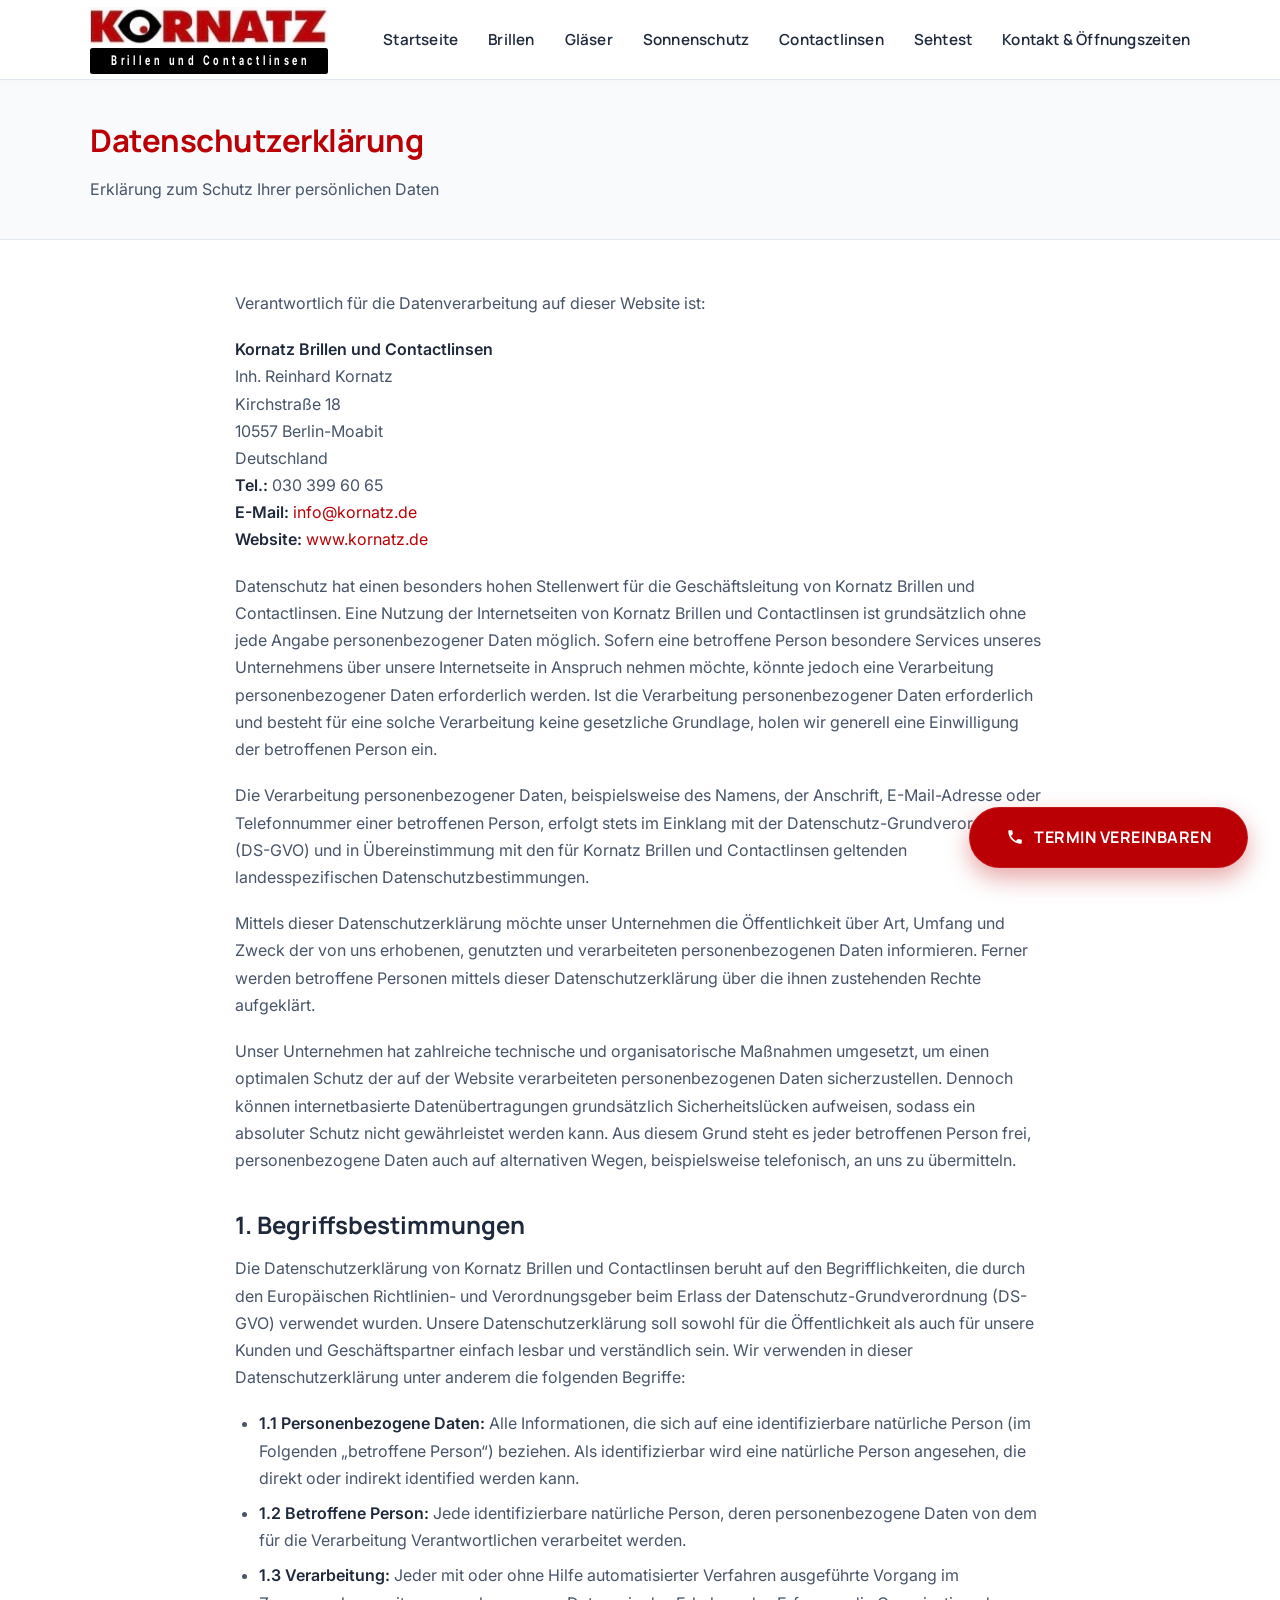
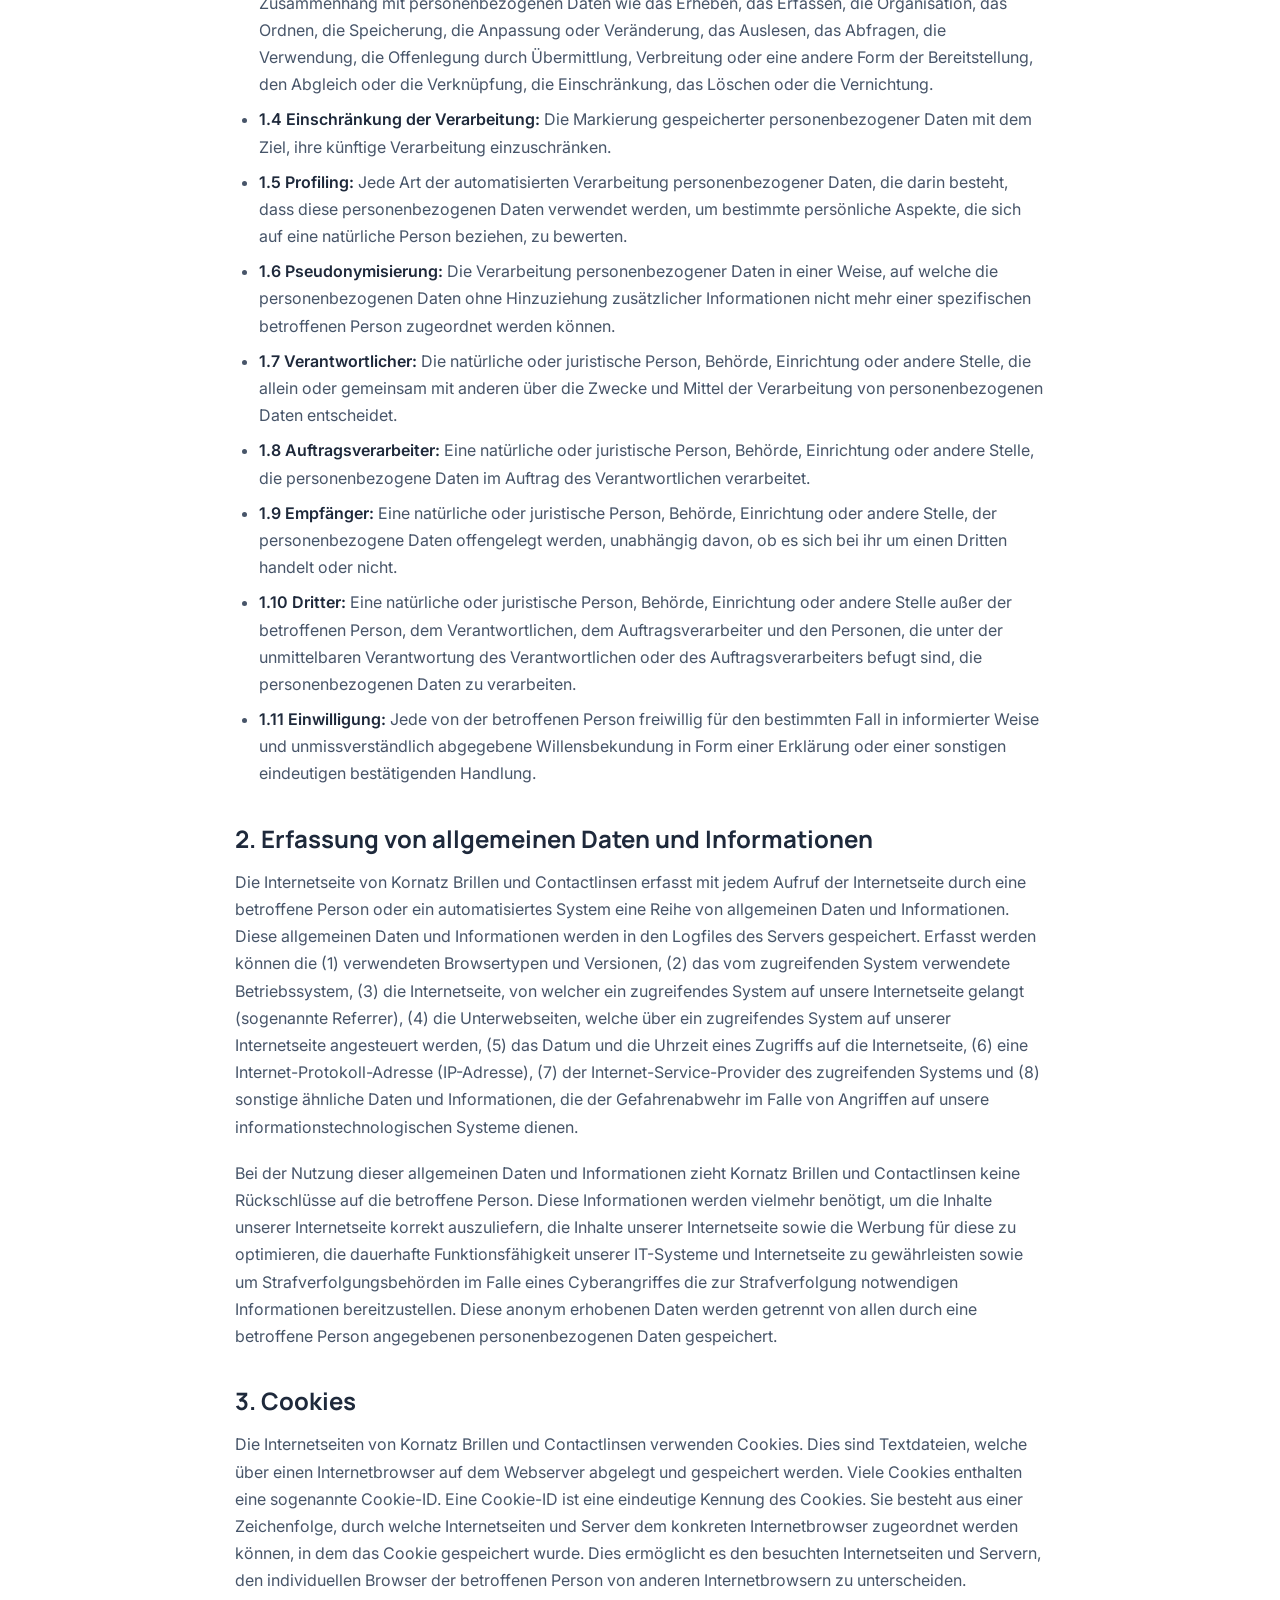
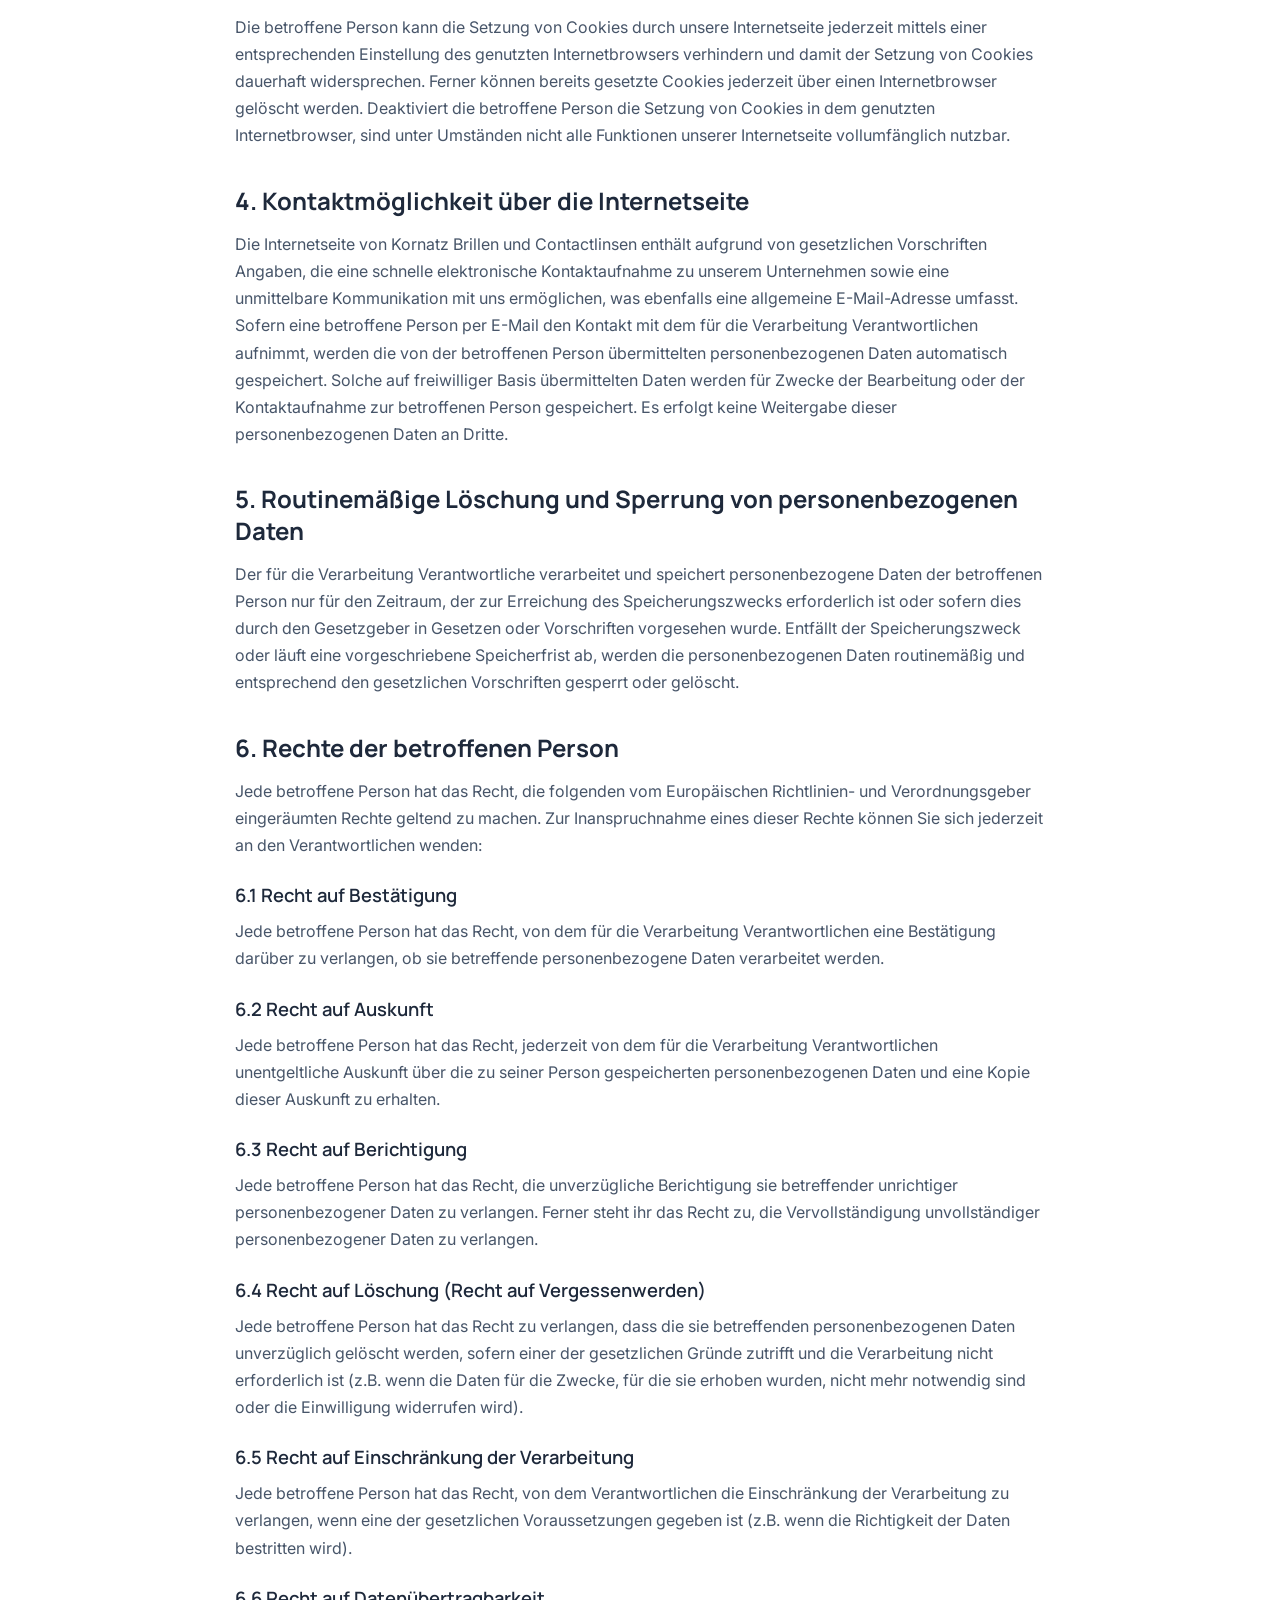
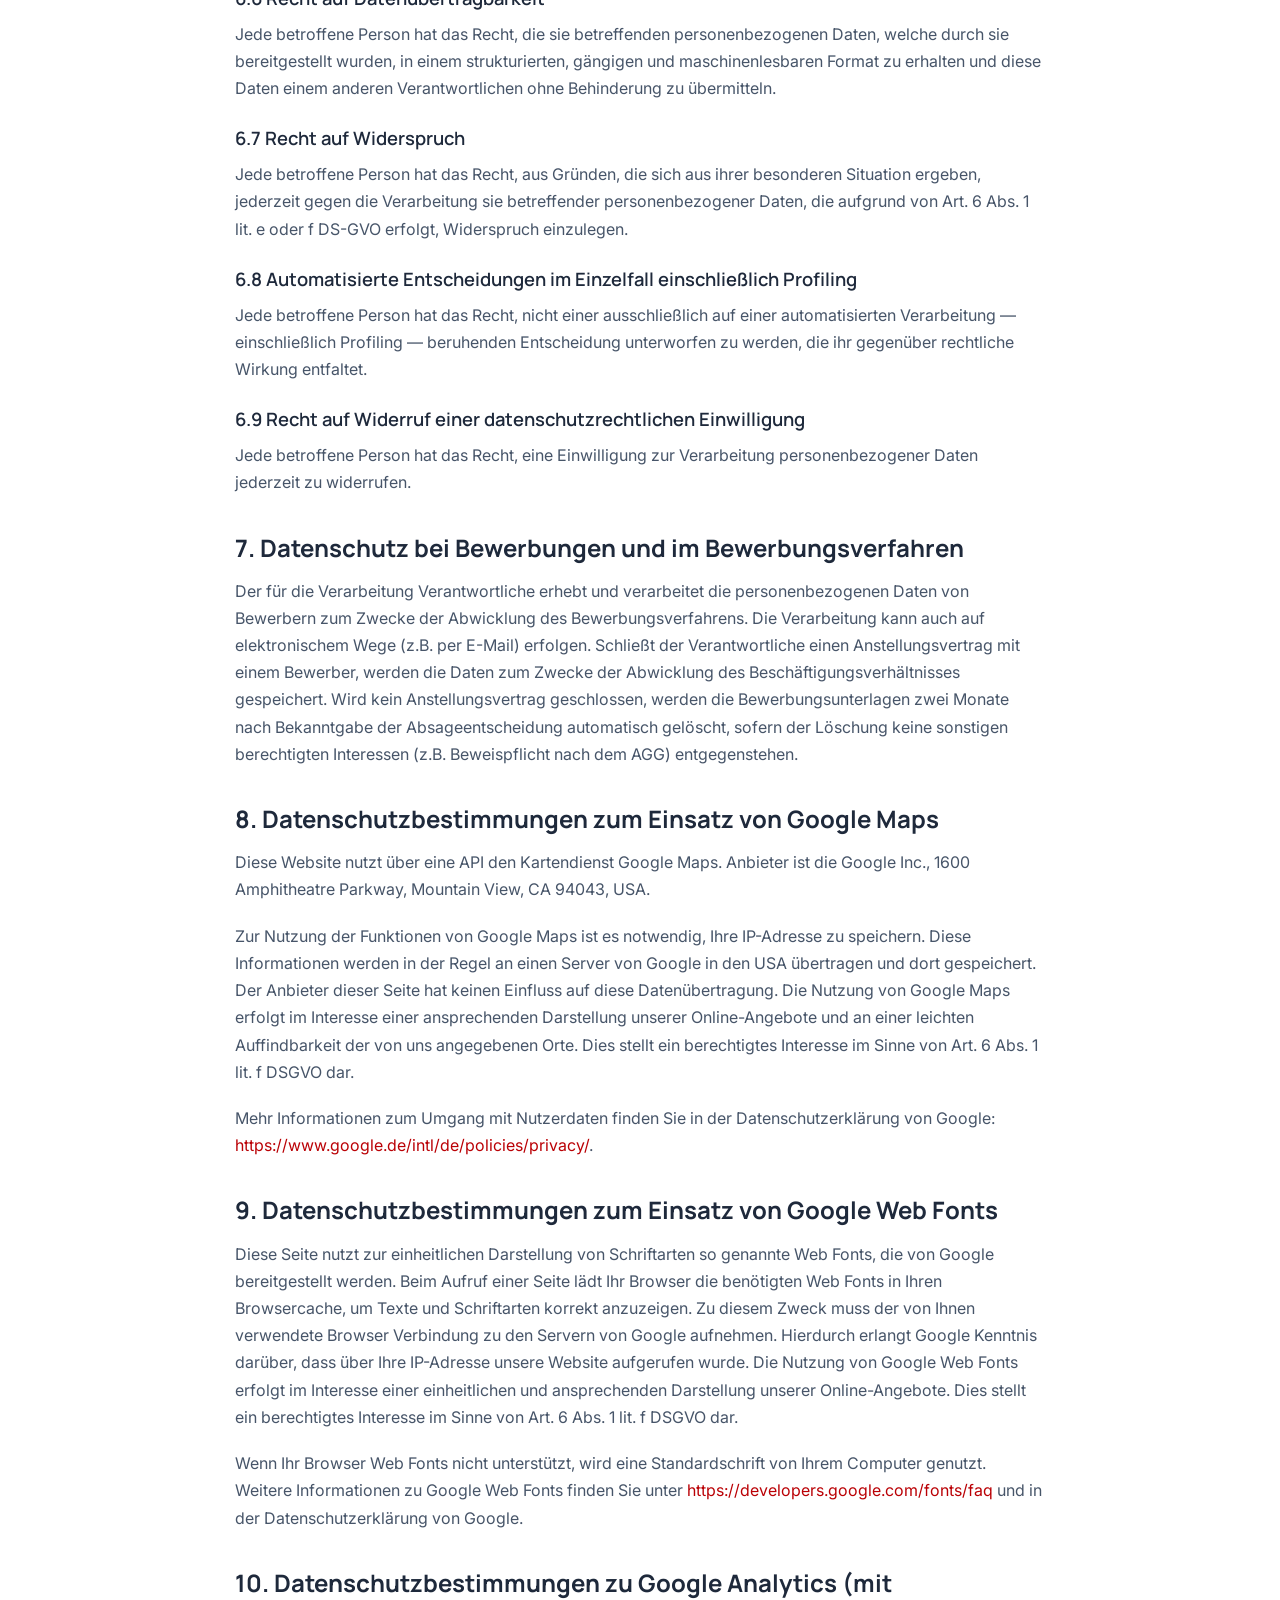
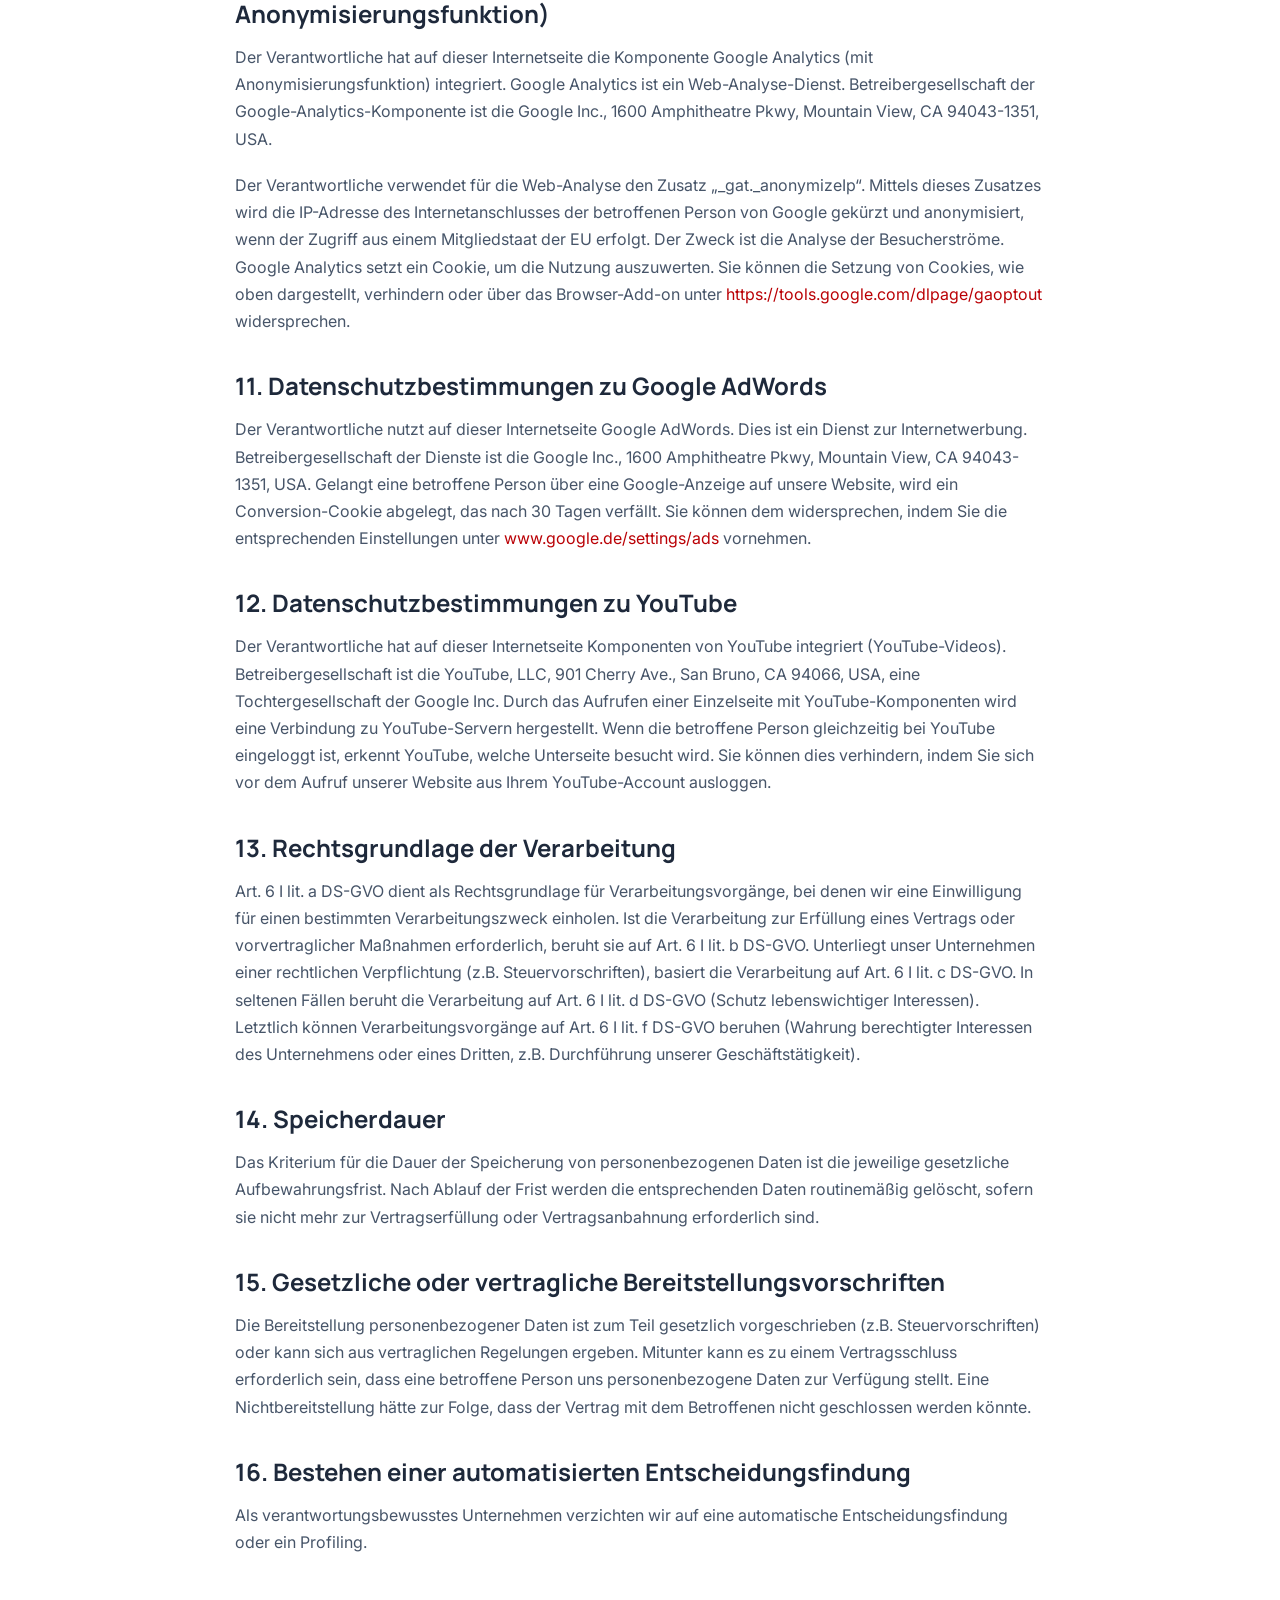
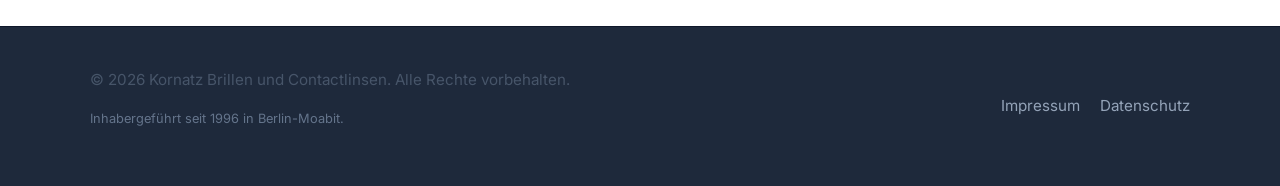
==== commit 4690b195: "feat: enhance SEO and accessibility by adding meta tags and favicons across multiple pages" ====
--- a/website/datenschutz.html
+++ b/website/datenschutz.html
@@ -4,7 +4,14 @@
   <meta charset="UTF-8">
   <meta name="viewport" content="width=device-width, initial-scale=1.0">
   <title>Datenschutzerklärung | Kornatz.de</title>
+  <meta name="description" content="Datenschutzerklärung für Kornatz Brillen und Contactlinsen in Berlin-Moabit. Erfahren Sie, wie wir Ihre persönlichen Daten schützen und verarbeiten.">
   <meta name="robots" content="noindex, follow">
+  <meta name="theme-color" content="#ffffff">
+  <link rel="canonical" href="https://www.kornatz.de/datenschutz.html">
+  
+  <!-- Favicons and Icons -->
+  <link rel="icon" href="images/icon.png" type="image/png">
+  <link rel="apple-touch-icon" href="images/icon.png">
   
   <!-- Preconnect Google Fonts -->
   <link rel="preconnect" href="https://fonts.googleapis.com">
--- a/website/style.css
+++ b/website/style.css
@@ -49,6 +49,7 @@
   line-height: 1.7;
   -webkit-font-smoothing: antialiased;
   -moz-osx-font-smoothing: grayscale;
+  padding-top: 80px; /* Offset the 80px fixed header */
 }
 
 a {
@@ -704,7 +705,7 @@
 }
 
 .legal-content {
-  padding: 50px 0;
+  padding: 50px 20px;
   max-width: 850px;
   margin: 0 auto;
 }
@@ -1028,6 +1029,14 @@
   z-index: 2;
 }
 
+/* Dedicated styling for static info bar in hero section */
+.hero-info-bar {
+  margin-bottom: 35px;
+  border: 1px solid rgba(226, 232, 240, 0.8);
+  border-radius: 12px;
+  overflow: hidden;
+}
+
 .info-box {
   background-color: rgba(255, 255, 255, 0.55);
   border: 1px solid rgba(226, 232, 240, 0.6);
@@ -1096,266 +1105,34 @@
 /* Breakpoint 2: Large Screens & Landscape - absolute transparent overlay */
 @media (min-width: 768px) {
   .info-bar {
+    grid-template-columns: repeat(4, 1fr);
+    background-color: rgba(255, 255, 255, 0.55); /* Elevated glassmorphic transparency */
+    backdrop-filter: blur(12px);
+    -webkit-backdrop-filter: blur(12px);
+    padding: 20px 24px;
+    gap: 16px;
+  }
+
+  .teaser-image-container .info-bar {
     position: absolute;
     bottom: 0;
     left: 0;
     width: 100%;
-    grid-template-columns: repeat(4, 1fr);
-    background-color: rgba(255, 255, 255, 0.55); /* Elevated glassmorphic transparency */
-    backdrop-filter: blur(12px);
-    -webkit-backdrop-filter: blur(12px);
     border-top: 1px solid rgba(255, 255, 255, 0.25);
-    padding: 20px 24px;
-    gap: 16px;
   }
 }
 
 /* ==========================================================================
    CAROUSEL GALLERY SYSTEM (STATIC PREMIUM HORIZONTAL SCROLL)
    ========================================================================== */
-.carousel-container {
-  position: relative;
-  width: 100%;
-  margin: 0 0 0 0;
-  overflow: hidden;
-  padding-top: 80px;
-}
-
-/* Light boundary fade for pure white header and hero section background */
-.carousel-container::before,
-.carousel-container::after {
-  content: '';
-  position: absolute;
-  top: 0;
-  width: 150px;
-  height: 100%;
-  z-index: 5;
-  pointer-events: none;
-}
-
-.carousel-container::before {
-  left: 0;
-  background: linear-gradient(to right, #ffffff 0%, rgba(255, 255, 255, 0.8) 30%, transparent 100%);
-}
-
-.carousel-container::after {
-  right: 0;
-  background: linear-gradient(to left, #ffffff 0%, rgba(255, 255, 255, 0.8) 30%, transparent 100%);
-}
-
-.carousel-viewport {
-  display: flex;
-  overflow-x: scroll;
-  scroll-behavior: auto; /* Required for high-performance JS scroll adjustments & drag */
-  scrollbar-width: none;
-  cursor: grab;
-  padding: 20px 0;
-  user-select: none;
-  -webkit-overflow-scrolling: touch;
-}
-
-.carousel-viewport::-webkit-scrollbar {
-  display: none;
-}
-
-.carousel-viewport.grabbing {
-  cursor: grabbing;
-}
-
-.carousel-track {
-  display: flex;
-  align-items: center;
-  gap: 30px;
-  padding: 0 400px; /* Generous padding to allow infinite boundary checks */
-}
-
-/* Premium Card (Flat Photo-Frame Style) */
-.gallery-card {
-  position: relative;
-  width: 480px;
-  height: 320px;
-  flex-shrink: 0;
-  border-radius: 8px;
-  background: var(--bg-card);
-  border: 1px solid var(--border-card);
-  overflow: hidden;
-  transition: 
-    border-color 0.3s ease, 
-    box-shadow 0.3s ease,
-    transform 0.3s ease;
-  box-shadow: 0 4px 15px rgba(15, 23, 42, 0.02);
-}
-
-/* Active and Hover States */
-.gallery-card:hover,
-.gallery-card.active {
-  border-color: var(--border-hover);
-  box-shadow: 0 10px 25px rgba(15, 23, 42, 0.06);
-  transform: translateY(-2px);
-}
-
-.card-inner {
-  display: flex;
-  flex-direction: column;
-  width: 100%;
-  height: 100%;
-  position: relative;
-}
-
-.card-image-wrapper {
-  width: 100%;
-  height: 100%;
-  position: relative;
-  overflow: hidden;
-  background: #f8fafc;
-}
-
-.gallery-card img {
-  width: 100%;
-  height: 100%;
-  object-fit: cover;
-  pointer-events: none;
-}
-
-/* Premium Translucent Gradient Caption Overlay */
-.card-caption {
-  position: absolute;
-  bottom: 0;
-  left: 0;
-  width: 100%;
-  padding: 40px 24px 20px 24px;
-  background: linear-gradient(to top, rgba(15, 23, 42, 0.85) 0%, rgba(15, 23, 42, 0.4) 60%, transparent 100%);
-  display: flex;
-  flex-direction: column;
-  justify-content: flex-end;
-  pointer-events: none;
-  z-index: 2;
-}
-
-.card-caption h3 {
-  font-family: var(--font-display);
-  font-weight: 700;
-  font-size: 1.1rem;
-  letter-spacing: -0.1px;
-  color: #ffffff;
-  line-height: 1.3;
-  text-shadow: 0 1px 3px rgba(15, 23, 42, 0.5);
-  margin-bottom: 0; /* Override default margin */
-}
-
-/* Navigation Chevrons */
-.nav-btn {
-  position: absolute;
-  top: 50%;
-  transform: translateY(-50%);
-  width: 52px;
-  height: 52px;
-  border-radius: 50%;
-  background: #ffffff;
-  border: 1px solid #e2e8f0;
-  color: var(--text-primary);
-  display: flex;
-  align-items: center;
-  justify-content: center;
-  cursor: pointer;
-  z-index: 10;
-  box-shadow: 0 2px 10px rgba(15, 23, 42, 0.04);
-  transition: 
-    background-color 0.25s ease, 
-    border-color 0.25s ease, 
-    transform 0.2s ease,
-    color 0.25s ease;
-}
-
-.nav-btn:hover {
-  border-color: var(--accent-red);
-  color: var(--accent-red);
-}
-
-.nav-btn:active {
-  transform: translateY(-50%) scale(0.95);
-}
-
-.nav-btn-left { left: 40px; }
-.nav-btn-right { right: 40px; }
-
-.nav-btn svg {
-  width: 22px;
-  height: 22px;
-  fill: currentColor;
-}
-
-/* Bottom Controls */
-.controls-container {
-  display: flex;
-  flex-direction: column;
-  align-items: center;
-  gap: 20px;
-  margin-top: 20px;
-  margin-bottom: 10px;
-  z-index: 10;
-  position: relative;
-}
-
-.progress-bar-container {
-  width: 240px;
-  height: 3px;
-  background: #f1f5f9;
-  border-radius: 1.5px;
-  overflow: hidden;
-  position: relative;
-}
-
-.progress-bar-fill {
-  height: 100%;
-  width: 0%;
-  background: var(--accent-red);
-  transition: width 0.1s ease-out;
-}
-
-/* Responsive adjustments */
-@media (max-width: 1200px) {
-  .carousel-container::before,
-  .carousel-container::after {
-    width: 100px;
-  }
+glasses-gallery ~ glasses-gallery {
+  padding-top: 0;
 }
 
 @media (max-width: 768px) {
-  .carousel-container {
-    padding: 80px 0 10px 0;
-    margin-top: 15px;
-  }
-  
-  .carousel-container::before,
-  .carousel-container::after {
-    width: 40px;
-  }
-  
-  .carousel-track {
-    gap: 20px;
-    padding: 0 200px;
-  }
-  
-  .gallery-card {
-    width: 320px;
-    height: 215px;
-  }
-  
-  .card-caption {
-    padding: 30px 18px 12px 18px;
-  }
-  
-  .card-caption h3 {
-    font-size: 0.95rem;
-  }
-  
-  .nav-btn {
-    width: 44px;
-    height: 44px;
-  }
-  
-  .nav-btn-left { left: 15px; }
-  .nav-btn-right { right: 15px; }
-}
-
+  glasses-gallery ~ glasses-gallery {
+    padding-top: 0;
+    margin-top: 0;
+  }
+}
+
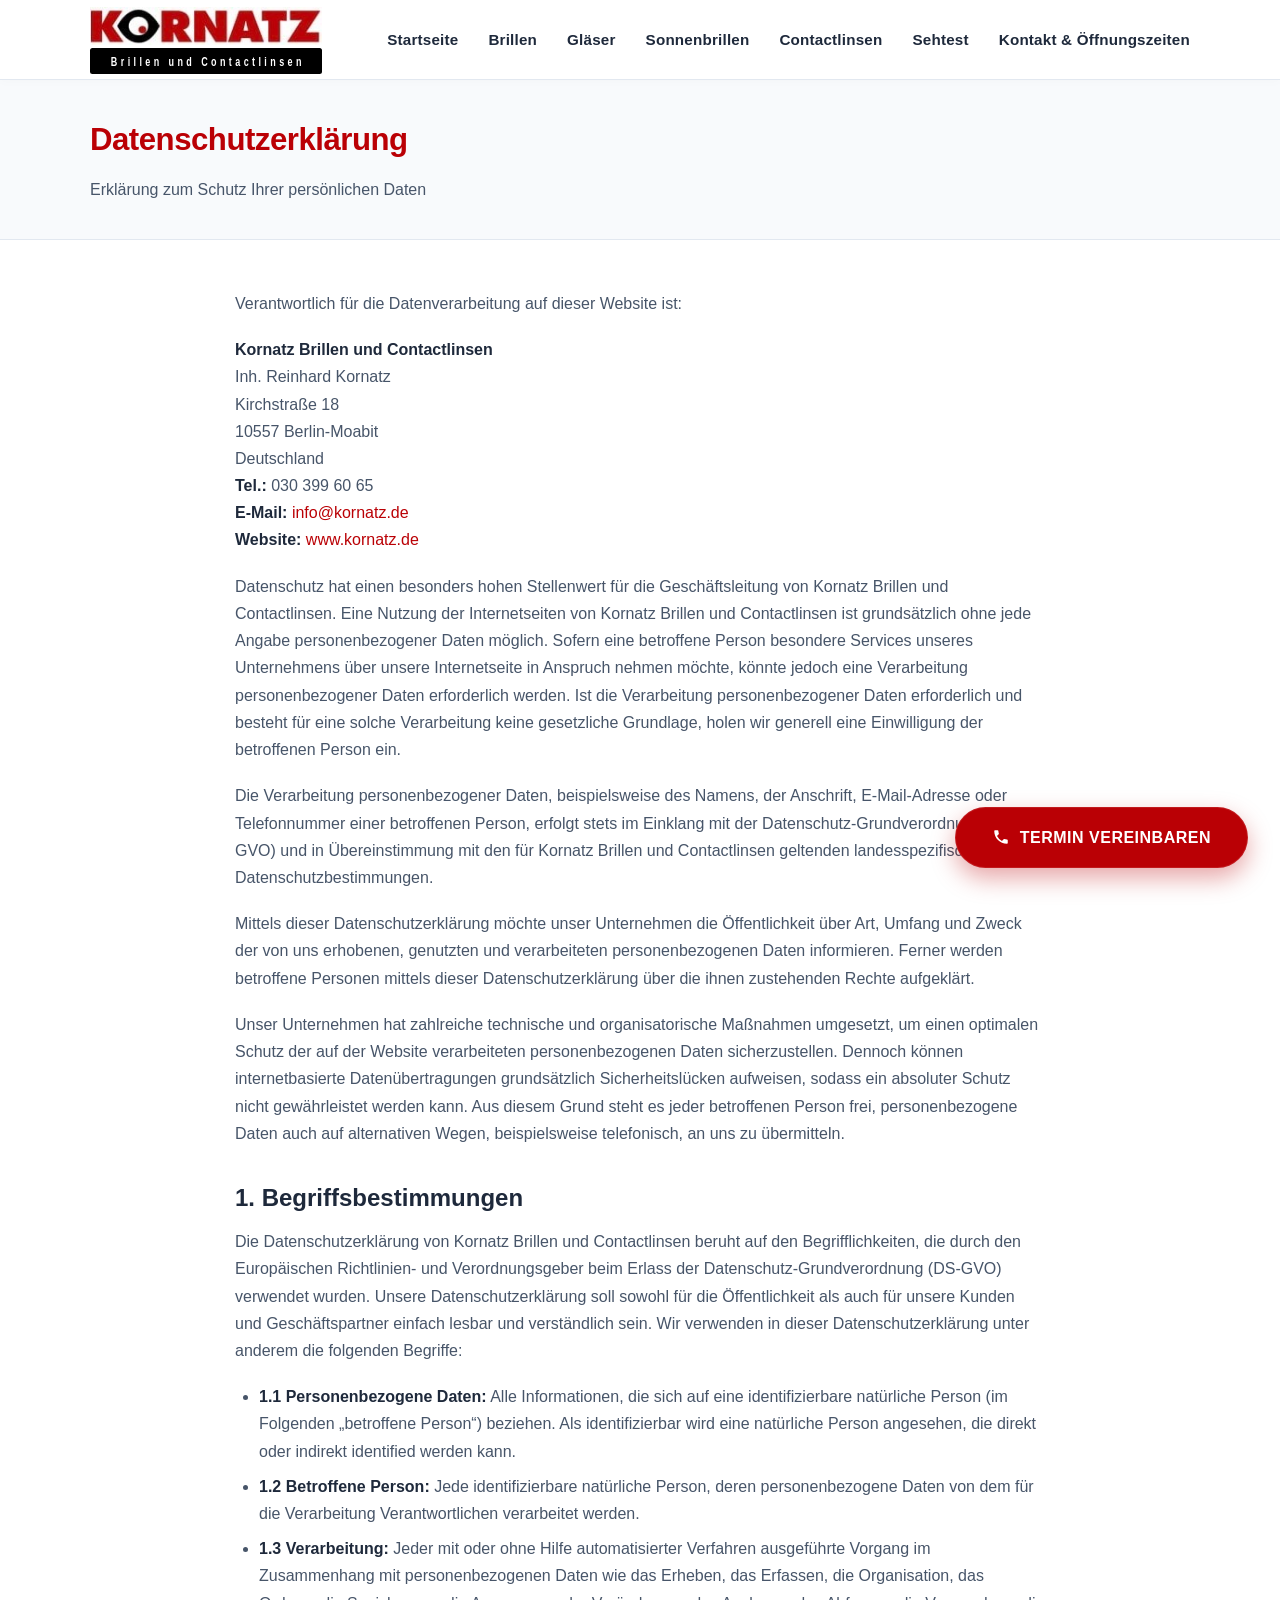
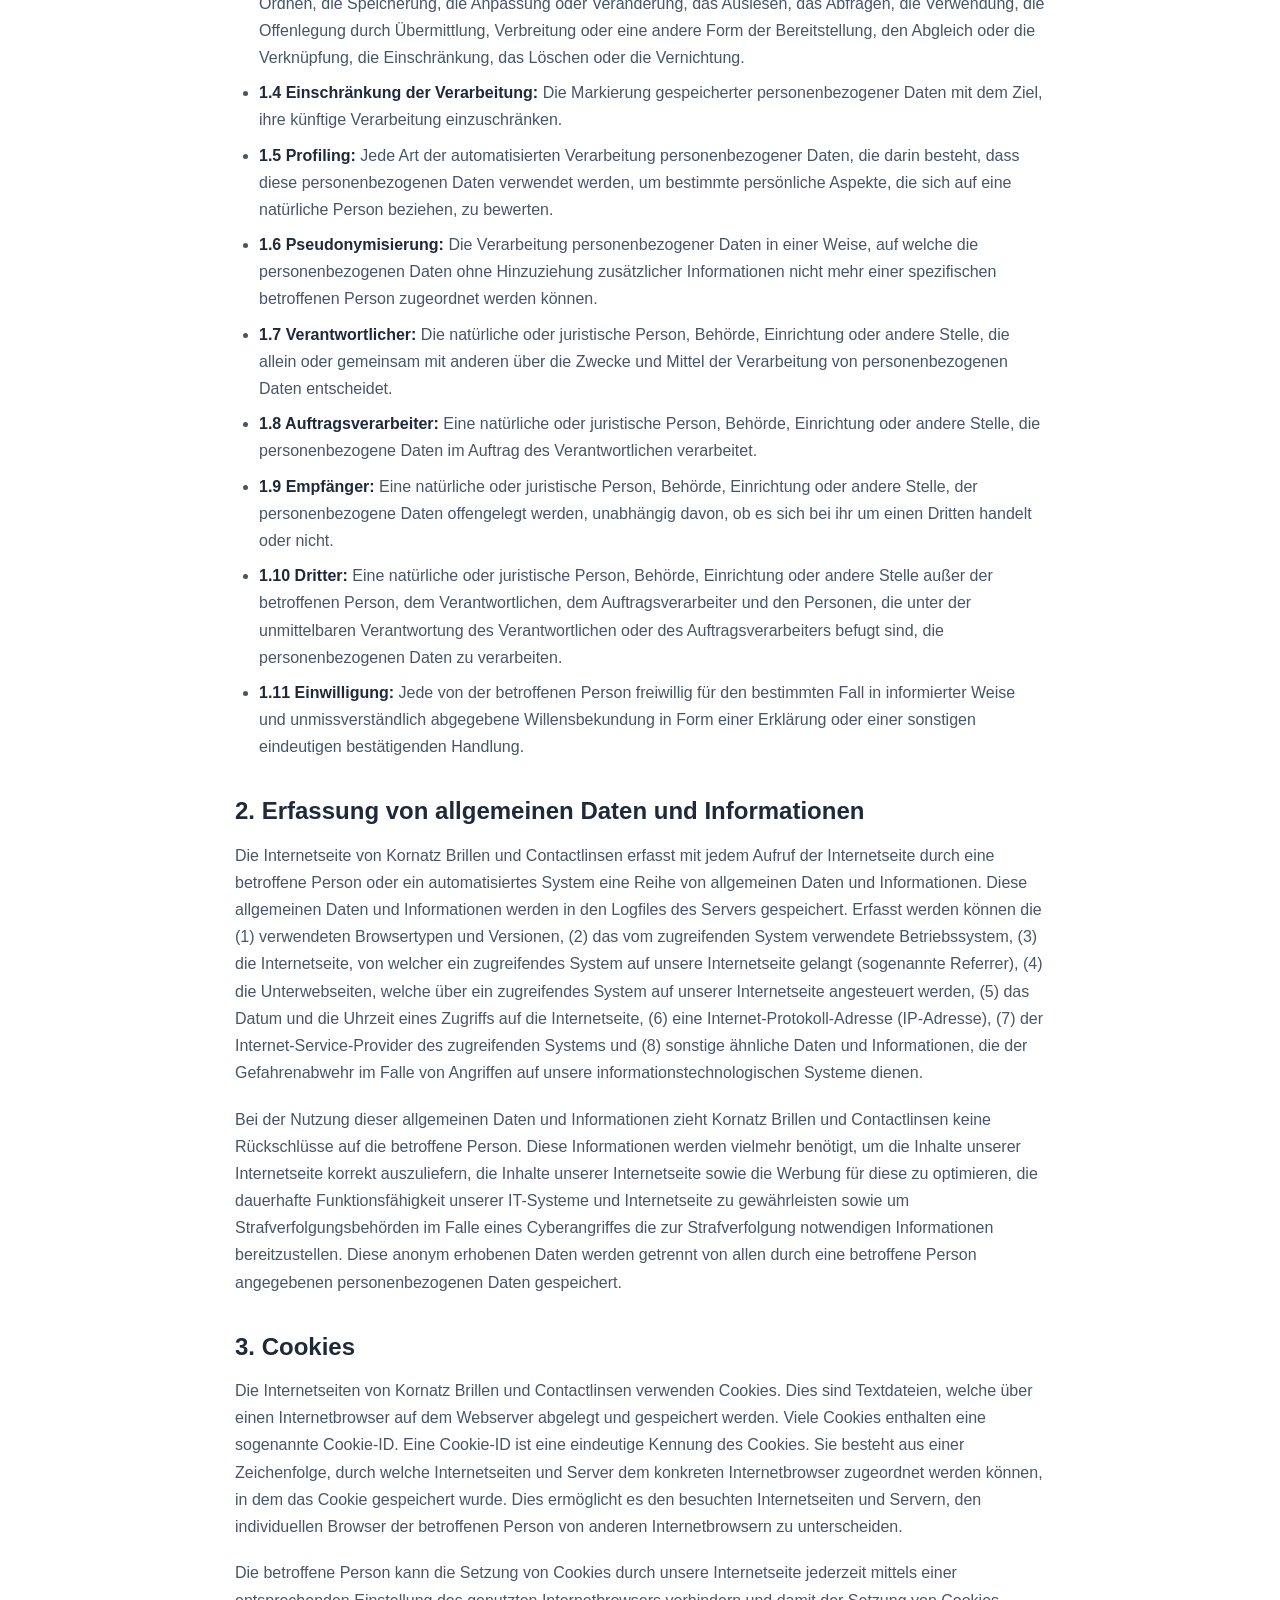
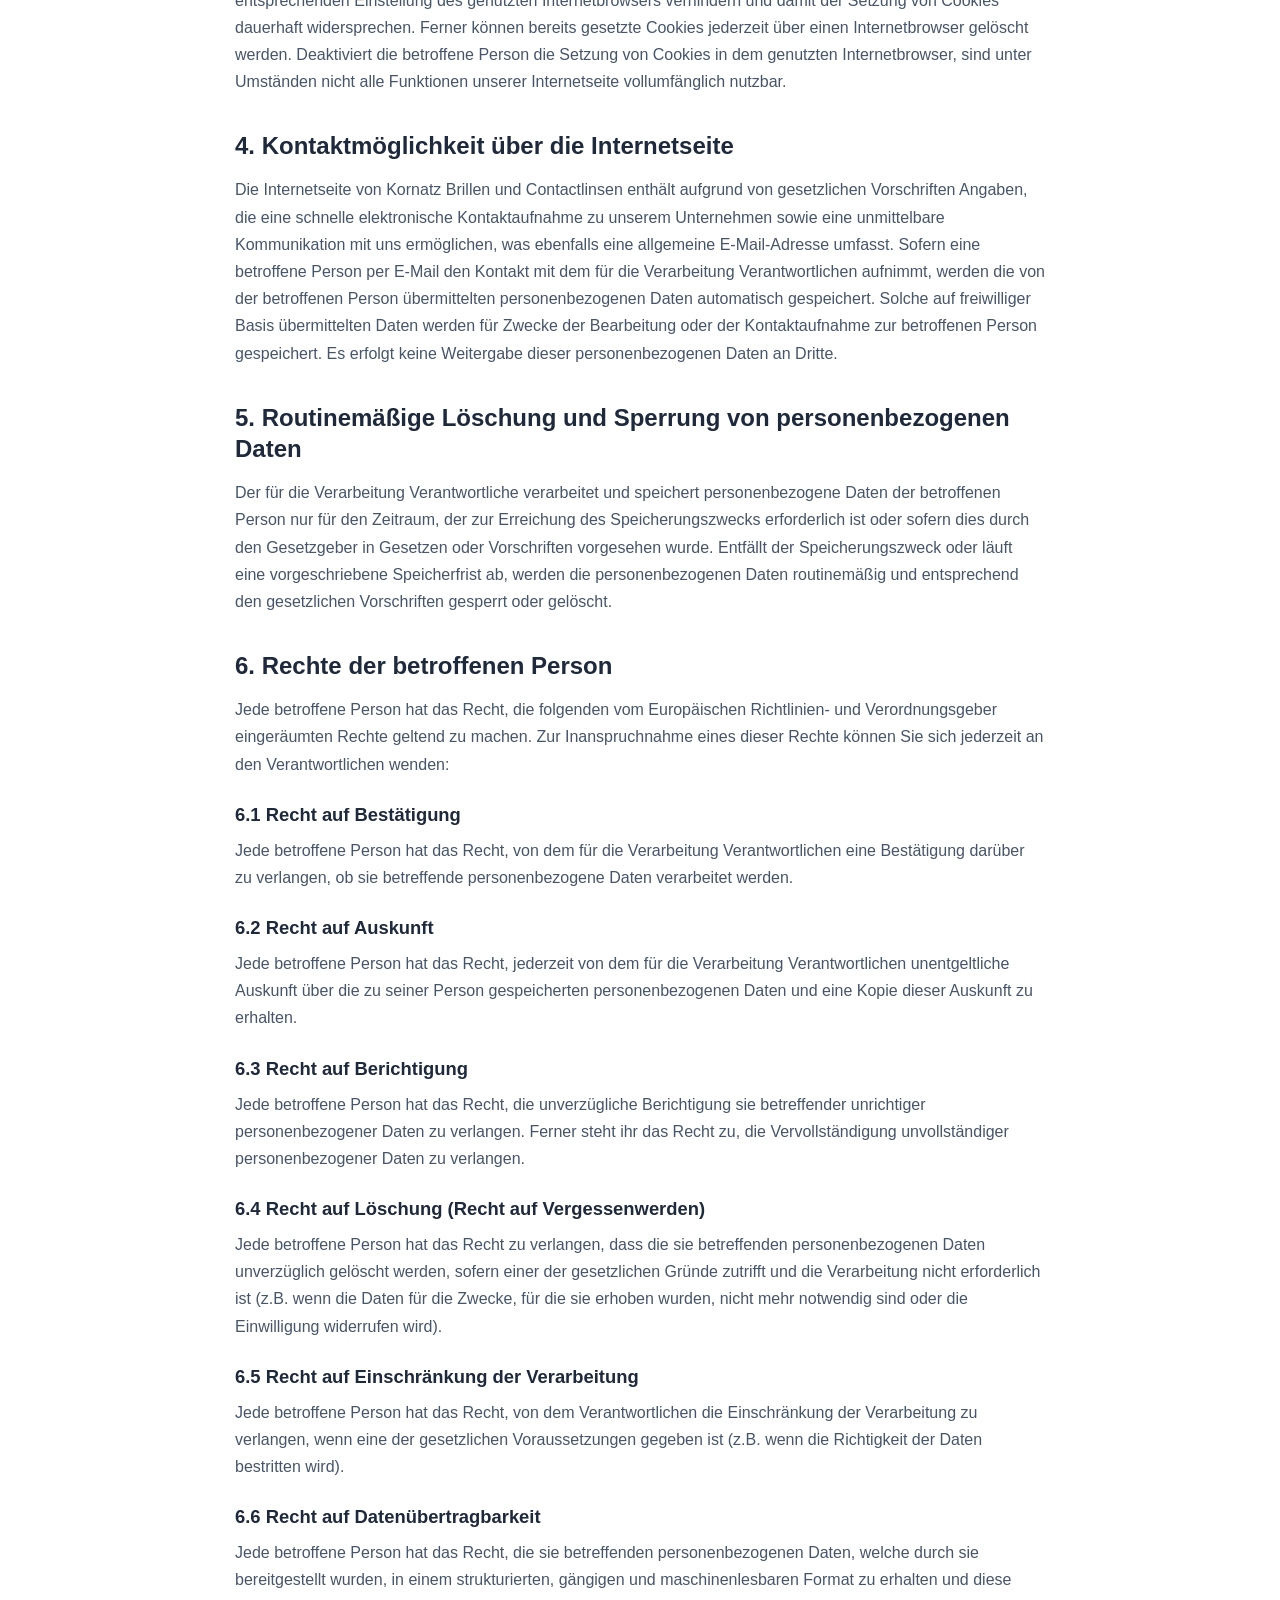
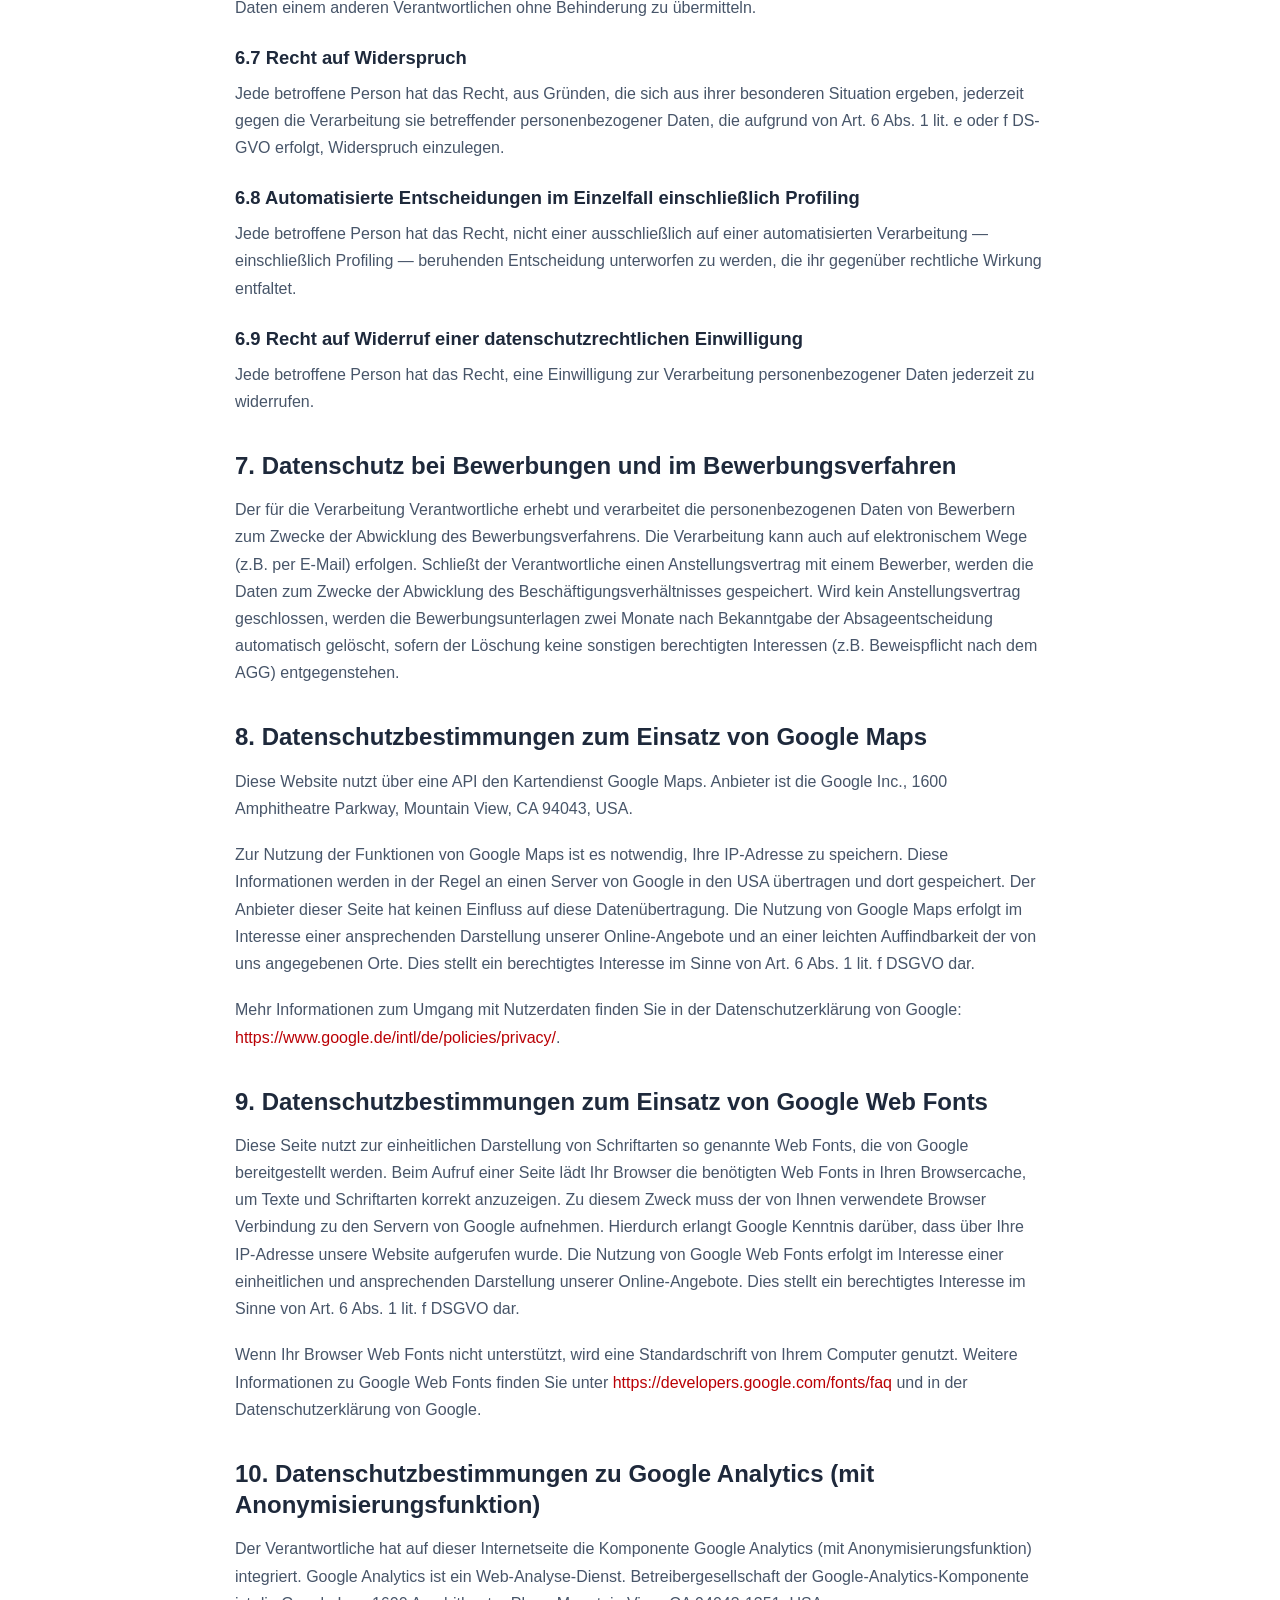
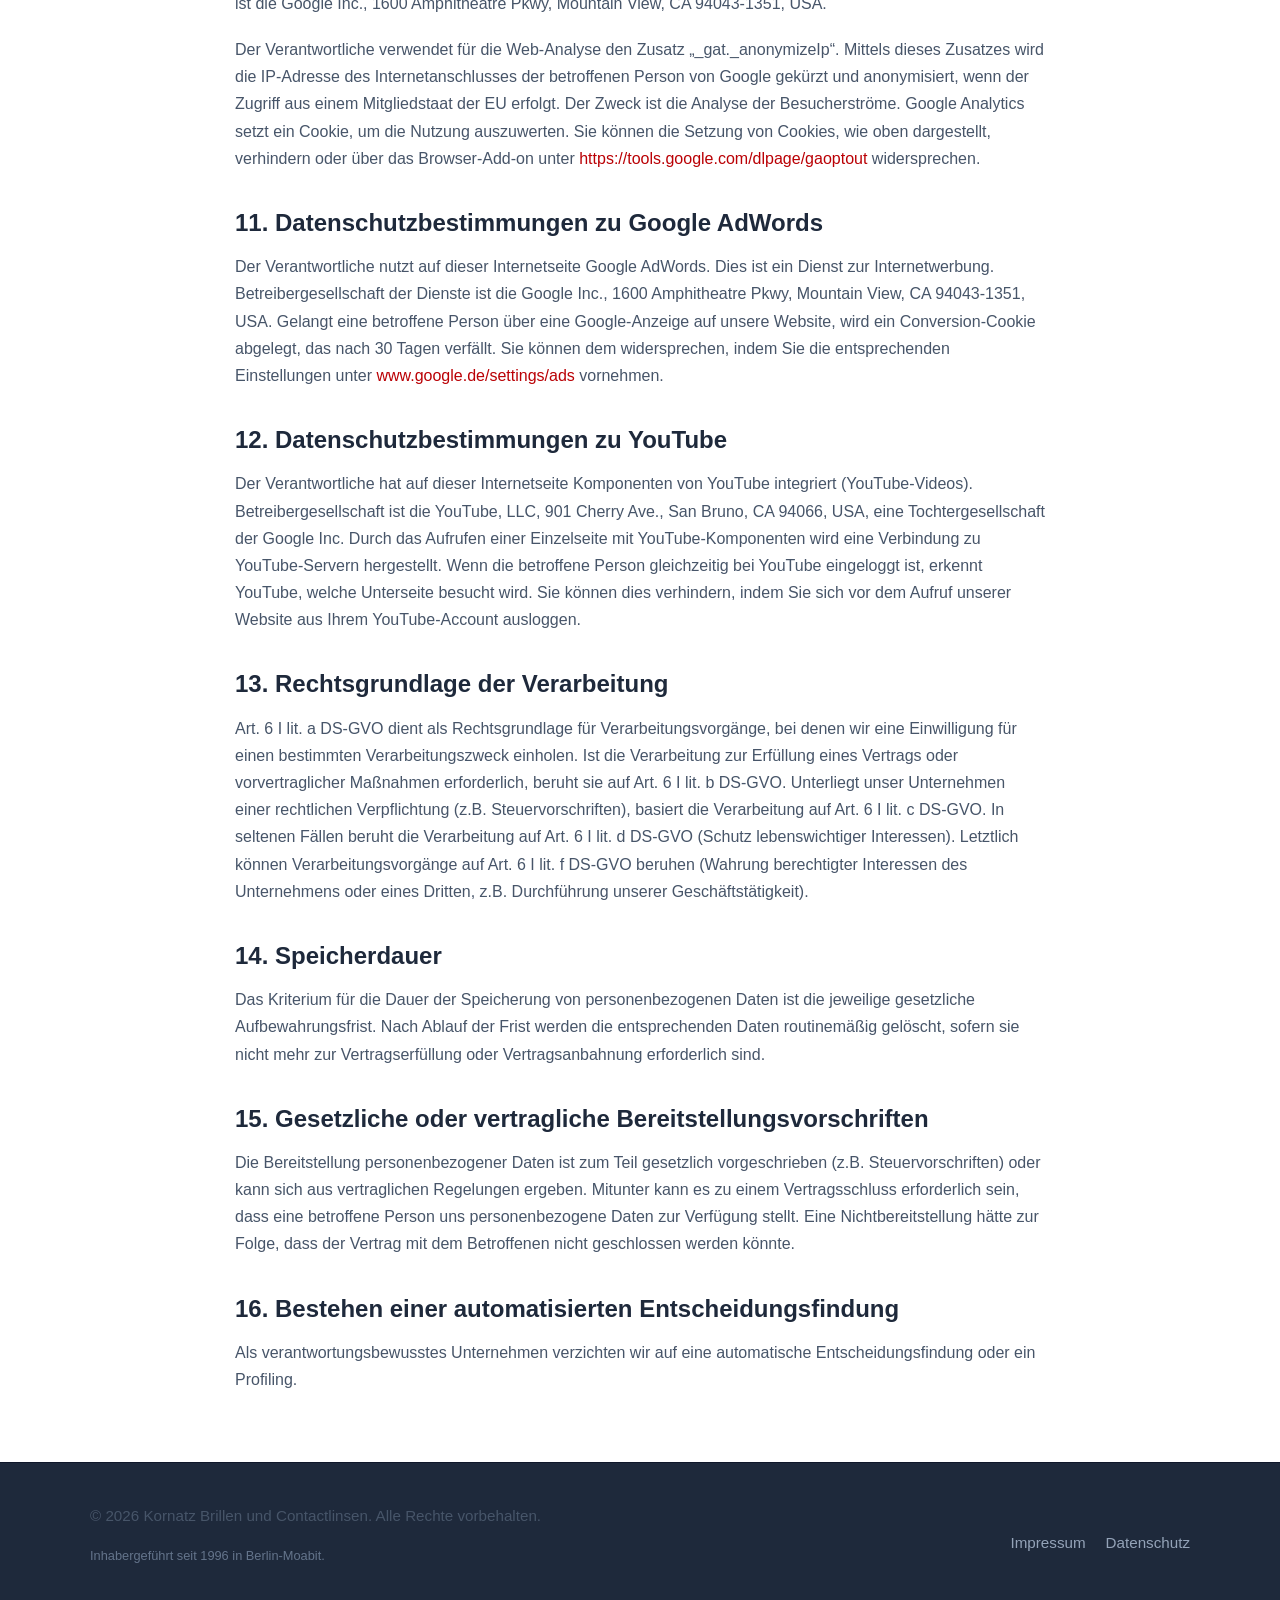
==== commit 9bac256a: "Refactor website structure and enhance functionality - Removed Google Fonts preconnect and styleshee" ====
--- a/website/datenschutz.html
+++ b/website/datenschutz.html
@@ -13,11 +13,6 @@
   <link rel="icon" href="images/icon.png" type="image/png">
   <link rel="apple-touch-icon" href="images/icon.png">
   
-  <!-- Preconnect Google Fonts -->
-  <link rel="preconnect" href="https://fonts.googleapis.com">
-  <link rel="preconnect" href="https://fonts.gstatic.com" crossorigin>
-  <link href="https://fonts.googleapis.com/css2?family=Inter:wght@300;400;500;600;700&family=Manrope:wght@400;500;600;700;800&display=swap" rel="stylesheet">
-  
   <!-- Custom design system stylesheet -->
   <link rel="stylesheet" href="style.css">
 </head>
@@ -32,21 +27,21 @@
           <div class="logo-banderole"><span class="logo-claim">Brillen und Contactlinsen</span></div>
         </div>
       </a>
-      
+
       <!-- CSS Checkbox Hack for Hamburger Menu -->
       <input class="menu-btn" type="checkbox" id="menu-btn">
       <label class="menu-icon" for="menu-btn" aria-label="Menü öffnen/schließen">
         <span class="navicon"></span>
       </label>
-      
+
       <nav class="nav-links">
-        <a href="index.html#home">Startseite</a>
-        <a href="index.html#brillen">Brillen</a>
-        <a href="index.html#glaeser">Gläser</a>
-        <a href="index.html#sonnenschutz">Sonnenschutz</a>
-        <a href="index.html#contactlinsen">Contactlinsen</a>
-        <a href="index.html#sehtest">Sehtest</a>
-        <a href="index.html#kontakt">Kontakt & Öffnungszeiten</a>
+        <a href="index.html#home" onclick="document.getElementById('menu-btn').checked = false;">Startseite</a>
+        <a href="index.html#brillen" onclick="document.getElementById('menu-btn').checked = false;">Brillen</a>
+        <a href="index.html#glaeser" onclick="document.getElementById('menu-btn').checked = false;">Gläser</a>
+        <a href="index.html#sonnenschutz" onclick="document.getElementById('menu-btn').checked = false;">Sonnenbrillen</a>
+        <a href="index.html#contactlinsen" onclick="document.getElementById('menu-btn').checked = false;">Contactlinsen</a>
+        <a href="index.html#sehtest" onclick="document.getElementById('menu-btn').checked = false;">Sehtest</a>
+        <a href="index.html#kontakt" onclick="document.getElementById('menu-btn').checked = false;">Kontakt & Öffnungszeiten</a>
       </nav>
     </div>
   </header>
--- a/website/style.css
+++ b/website/style.css
@@ -21,8 +21,8 @@
   --accent-blue: #2ea3f2;
   
   /* Typography */
-  --font-display: 'Manrope', -apple-system, BlinkMacSystemFont, "Segoe UI", Roboto, sans-serif;
-  --font-body: 'Inter', -apple-system, BlinkMacSystemFont, "Segoe UI", Roboto, sans-serif;
+  --font-display: -apple-system, BlinkMacSystemFont, "Segoe UI", Roboto, Helvetica, Arial, sans-serif;
+  --font-body: -apple-system, BlinkMacSystemFont, "Segoe UI", Roboto, Helvetica, Arial, sans-serif;
   
   /* Layout */
   --max-width: 1140px;
@@ -995,6 +995,7 @@
   padding: 20px 0 40px 0;
   border-bottom: 1px solid #e2e8f0;
   background-color: var(--bg-light);
+  scroll-margin-top: 75px;
 }
 
 /* Container acts as card context; holds the image and overlaid info bar */
